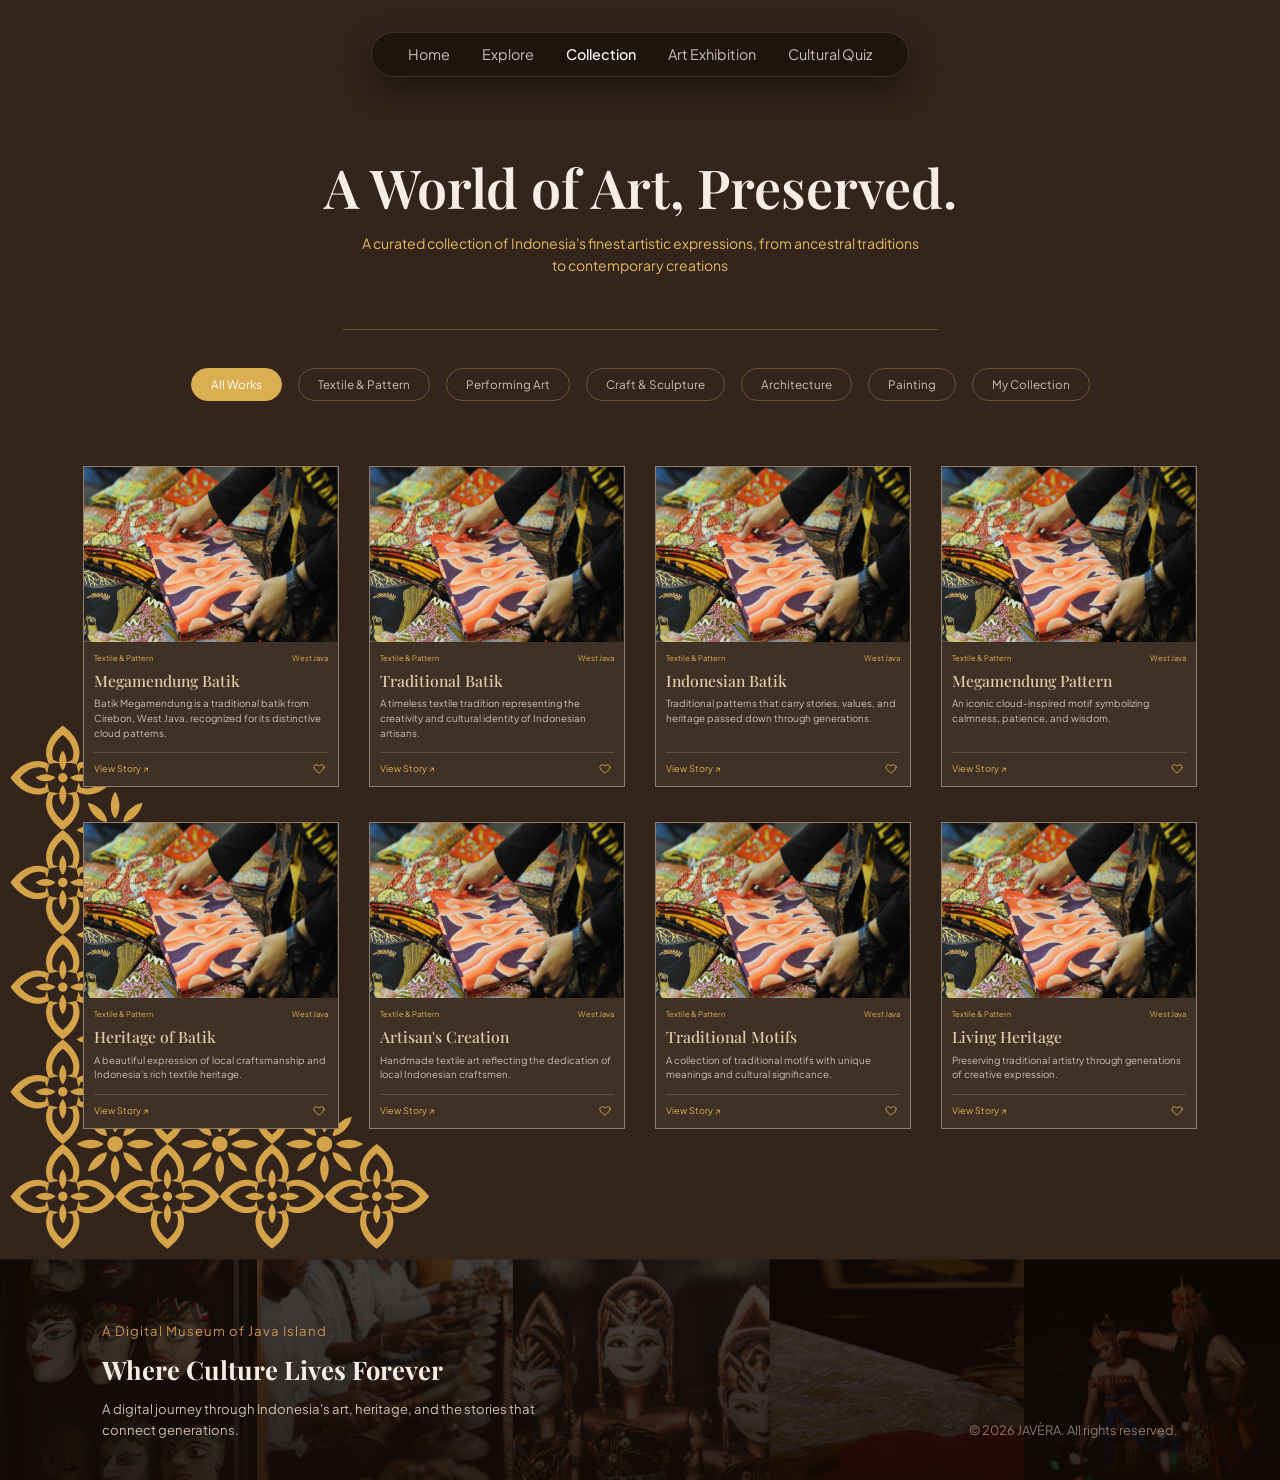
==== collection.html @ cff3ab13 "add: collection & exhibition pages" ====
<!DOCTYPE html>
<html lang="en">

<head>
    <meta charset="UTF-8" />
    <meta name="viewport" content="width=device-width, initial-scale=1.0" />
    <title>JAVÈRA - Collection</title>

    <!-- Google Fonts -->
    <link rel="preconnect" href="https://fonts.googleapis.com">
    <link rel="preconnect" href="https://fonts.gstatic.com" crossorigin>
    <link
        href="https://fonts.googleapis.com/css2?family=Playfair+Display:wght@400;500;600;700&family=Plus+Jakarta+Sans:wght@300;400;500;600&display=swap"
        rel="stylesheet">

    <link rel="stylesheet" href="css/style.css" />

    <!-- CSS KHUSUS MODAL POP-UP -->
    <style>
        .story-modal-overlay {
            position: fixed;
            inset: 0;
            background: rgba(18, 11, 7, 0.78);
            backdrop-filter: blur(4px);
            -webkit-backdrop-filter: blur(4px);
            display: flex;
            align-items: center;
            justify-content: center;
            padding: 24px;
            z-index: 9999;
            opacity: 0;
            visibility: hidden;
            pointer-events: none;
            transition: opacity 0.28s ease, visibility 0.28s ease;
        }

        .story-modal-overlay.active {
            opacity: 1;
            visibility: visible;
            pointer-events: auto;
        }

        .story-modal-card {
            width: 100%;
            max-width: 790px;
            min-height: 460px;
            max-height: 90vh;
            background: #403126;
            border: 1px solid rgba(220, 174, 82, 0.55);
            display: grid;
            grid-template-columns: 1.02fr 1fr;
            box-shadow: 0 24px 64px rgba(0, 0, 0, 0.75);
            overflow: hidden;
            transform: translateY(14px) scale(0.98);
            transition: transform 0.28s ease;
        }

        .story-modal-overlay.active .story-modal-card {
            transform: translateY(0) scale(1);
        }

        .story-modal-image {
            width: 100%;
            height: 100%;
            background: #2a1c14;
            overflow: hidden;
        }

        .story-modal-image img {
            width: 100%;
            height: 100%;
            object-fit: cover;
        }

        .story-modal-body {
            padding: 28px 26px 24px;
            display: flex;
            flex-direction: column;
            justify-content: space-between;
            overflow-y: auto;
            text-align: left;
        }

        .story-modal-meta {
            display: flex;
            align-items: center;
            gap: 8px;
            font-size: 0.68rem;
            color: #dcae52;
            margin-bottom: 6px;
        }

        .story-modal-title {
            font-family: var(--font-serif, 'Playfair Display', serif);
            font-size: 1.72rem;
            font-weight: 500;
            color: #dfcaa7;
            line-height: 1.2;
            margin-bottom: 8px;
        }

        .story-modal-subtitle {
            font-size: 0.68rem;
            line-height: 1.45;
            color: #f5ede6;
            margin-bottom: 14px;
        }

        .story-modal-divider {
            width: 100%;
            height: 1px;
            background: rgba(220, 174, 82, 0.45);
            margin-bottom: 14px;
        }

        .story-modal-section {
            margin-bottom: 16px;
        }

        .story-modal-section h4 {
            font-family: var(--font-sans, 'Plus Jakarta Sans', sans-serif);
            font-size: 0.72rem;
            font-weight: 600;
            color: #ffffff;
            margin-bottom: 6px;
        }

        .story-modal-section p {
            font-size: 0.65rem;
            line-height: 1.55;
            color: #cfbeaf;
        }

        .artwork-info-list {
            list-style: none;
            padding: 0;
            margin: 0;
        }

        .artwork-info-list li {
            font-size: 0.65rem;
            line-height: 1.55;
            color: #cfbeaf;
        }

        .artwork-info-list li strong {
            color: #ffffff;
            font-weight: 600;
        }

        .story-modal-actions {
            margin-top: 12px;
        }

        .modal-save-btn {
            display: inline-flex;
            align-items: center;
            gap: 8px;
            padding: 8px 14px;
            background: transparent;
            border: 1px solid #dcae52;
            color: #dcae52;
            font-family: var(--font-sans, 'Plus Jakarta Sans', sans-serif);
            font-size: 0.62rem;
            font-weight: 500;
            letter-spacing: 0.4px;
            text-transform: uppercase;
            cursor: pointer;
            transition: all 0.28s ease-in-out;
        }

        .modal-save-btn svg {
            width: 15px;
            height: 15px;
            flex-shrink: 0;
        }

        .modal-save-btn:hover,
        .modal-save-btn.liked {
            background: rgba(220, 174, 82, 0.15);
            color: #e6a64e;
        }

        .modal-save-btn.liked svg {
            fill: #e6a64e;
        }

        @media (max-width: 768px) {
            .story-modal-card {
                grid-template-columns: 1fr;
                max-height: 88vh;
                overflow-y: auto;
            }

            .story-modal-image {
                height: 230px;
            }

            .story-modal-body {
                padding: 20px 18px;
            }

            .story-modal-title {
                font-size: 1.4rem;
            }
        }
    </style>
</head>

<body>

    <!-- NAVBAR -->
    <nav class="navbar-wrapper">
        <div class="navbar-capsule">
            <a href="index.html" class="nav-item">Home</a>
            <a href="explore.html" class="nav-item">Explore</a>
            <a href="collection.html" class="nav-item active">Collection</a>
            <a href="exhibition.html" class="nav-item">Art Exhibition</a>
            <a href="quiz.html" class="nav-item">Cultural Quiz</a>
        </div>
    </nav>

    <main class="collection-section">

        <!-- HERO SECTION -->
        <section class="collection-hero">
            <h1 class="collection-title">A World of Art, Preserved.</h1>

            <p class="collection-description">
                A curated collection of Indonesia's finest artistic expressions,
                from ancestral traditions to contemporary creations
            </p>

            <div class="collection-divider"></div>
        </section>

        <!-- FILTER CATEGORY -->
        <section class="collection-filter">
            <button class="filter-btn active" data-filter="all">All Works</button>
            <button class="filter-btn" data-filter="textile">Textile & Pattern</button>
            <button class="filter-btn" data-filter="performing">Performing Art</button>
            <button class="filter-btn" data-filter="craft">Craft & Sculpture</button>
            <button class="filter-btn" data-filter="architecture">Architecture</button>
            <button class="filter-btn" data-filter="painting">Painting</button>
            <button class="filter-btn" data-filter="favorite">My Collection</button>
        </section>

        <!-- ARTWORK GRID -->
        <section class="artwork-grid" id="artworkGrid">

            <!-- ARTWORK 1 -->
            <article class="artwork-card" data-category="textile"
                data-subtitle="Traditional batik from Cirebon, West Java"
                data-about="Batik Megamendung is known for its flowing, cloud-shaped motifs rooted in Cirebon's artistic heritage and cultural exchange. Its blue tones symbolize calmness, patience, and serenity, while layered patterns reflect wisdom. Passed down through generations, it preserves Cirebon's identity and inspires contemporary design."
                data-region-detail="Cirebon, West Java" data-artform="Traditional Textile"
                data-technique="Wax-resist dyeing" data-material="Fabric and batik wax">
                <div class="artwork-image">
                    <img src="assets/images/collection-img.svg" alt="Batik Megamendung">
                </div>
                <div class="artwork-info">
                    <div class="artwork-meta">
                        <span class="meta-category">Textile & Pattern</span>
                        <span class="meta-region">West Java</span>
                    </div>
                    <h3>Megamendung Batik</h3>
                    <p>
                        Batik Megamendung is a traditional batik from
                        Cirebon, West Java, recognized for its distinctive
                        cloud patterns.
                    </p>
                    <div class="artwork-footer">
                        <a href="#" class="story-link">View Story ↗</a>
                        <button class="favorite-btn" aria-label="Add to favorites">
                            <svg viewBox="0 0 24 24" fill="none">
                                <path
                                    d="M20.8 8.8C20.8 13.2 12 19 12 19S3.2 13.2 3.2 8.8C3.2 4.5 8.5 3.2 12 7C15.5 3.2 20.8 4.5 20.8 8.8Z"
                                    stroke="currentColor" stroke-width="1.5" stroke-linecap="round"
                                    stroke-linejoin="round" />
                            </svg>
                        </button>
                    </div>
                </div>
            </article>

            <!-- ARTWORK 2 -->
            <article class="artwork-card" data-category="textile"
                data-subtitle="Traditional batik from Cirebon, West Java"
                data-about="Batik Megamendung is known for its flowing, cloud-shaped motifs rooted in Cirebon's artistic heritage and cultural exchange. Its blue tones symbolize calmness, patience, and serenity, while layered patterns reflect wisdom. Passed down through generations, it preserves Cirebon's identity and inspires contemporary design."
                data-region-detail="Cirebon, West Java" data-artform="Traditional Textile"
                data-technique="Wax-resist dyeing" data-material="Fabric and batik wax">
                <div class="artwork-image">
                    <img src="assets/images/collection-img.svg" alt="Traditional Batik">
                </div>
                <div class="artwork-info">
                    <div class="artwork-meta">
                        <span class="meta-category">Textile & Pattern</span>
                        <span class="meta-region">West Java</span>
                    </div>
                    <h3>Traditional Batik</h3>
                    <p>
                        A timeless textile tradition representing the
                        creativity and cultural identity of Indonesian artisans.
                    </p>
                    <div class="artwork-footer">
                        <a href="#" class="story-link">View Story ↗</a>
                        <button class="favorite-btn" aria-label="Add to favorites">
                            <svg viewBox="0 0 24 24" fill="none">
                                <path
                                    d="M20.8 8.8C20.8 13.2 12 19 12 19S3.2 13.2 3.2 8.8C3.2 4.5 8.5 3.2 12 7C15.5 3.2 20.8 4.5 20.8 8.8Z"
                                    stroke="currentColor" stroke-width="1.5" stroke-linecap="round"
                                    stroke-linejoin="round" />
                            </svg>
                        </button>
                    </div>
                </div>
            </article>

            <!-- ARTWORK 3 -->
            <article class="artwork-card" data-category="textile"
                data-subtitle="Traditional batik from Cirebon, West Java"
                data-about="Batik Megamendung is known for its flowing, cloud-shaped motifs rooted in Cirebon's artistic heritage and cultural exchange. Its blue tones symbolize calmness, patience, and serenity, while layered patterns reflect wisdom. Passed down through generations, it preserves Cirebon's identity and inspires contemporary design."
                data-region-detail="Cirebon, West Java" data-artform="Traditional Textile"
                data-technique="Wax-resist dyeing" data-material="Fabric and batik wax">
                <div class="artwork-image">
                    <img src="assets/images/collection-img.svg" alt="Batik Art">
                </div>
                <div class="artwork-info">
                    <div class="artwork-meta">
                        <span class="meta-category">Textile & Pattern</span>
                        <span class="meta-region">West Java</span>
                    </div>
                    <h3>Indonesian Batik</h3>
                    <p>
                        Traditional patterns that carry stories, values,
                        and heritage passed down through generations.
                    </p>
                    <div class="artwork-footer">
                        <a href="#" class="story-link">View Story ↗</a>
                        <button class="favorite-btn" aria-label="Add to favorites">
                            <svg viewBox="0 0 24 24" fill="none">
                                <path
                                    d="M20.8 8.8C20.8 13.2 12 19 12 19S3.2 13.2 3.2 8.8C3.2 4.5 8.5 3.2 12 7C15.5 3.2 20.8 4.5 20.8 8.8Z"
                                    stroke="currentColor" stroke-width="1.5" stroke-linecap="round"
                                    stroke-linejoin="round" />
                            </svg>
                        </button>
                    </div>
                </div>
            </article>

            <!-- ARTWORK 4 -->
            <article class="artwork-card" data-category="textile"
                data-subtitle="Traditional batik from Cirebon, West Java"
                data-about="Batik Megamendung is known for its flowing, cloud-shaped motifs rooted in Cirebon's artistic heritage and cultural exchange. Its blue tones symbolize calmness, patience, and serenity, while layered patterns reflect wisdom. Passed down through generations, it preserves Cirebon's identity and inspires contemporary design."
                data-region-detail="Cirebon, West Java" data-artform="Traditional Textile"
                data-technique="Wax-resist dyeing" data-material="Fabric and batik wax">
                <div class="artwork-image">
                    <img src="assets/images/collection-img.svg" alt="Batik Pattern">
                </div>
                <div class="artwork-info">
                    <div class="artwork-meta">
                        <span class="meta-category">Textile & Pattern</span>
                        <span class="meta-region">West Java</span>
                    </div>
                    <h3>Megamendung Pattern</h3>
                    <p>
                        An iconic cloud-inspired motif symbolizing calmness,
                        patience, and wisdom.
                    </p>
                    <div class="artwork-footer">
                        <a href="#" class="story-link">View Story ↗</a>
                        <button class="favorite-btn" aria-label="Add to favorites">
                            <svg viewBox="0 0 24 24" fill="none">
                                <path
                                    d="M20.8 8.8C20.8 13.2 12 19 12 19S3.2 13.2 3.2 8.8C3.2 4.5 8.5 3.2 12 7C15.5 3.2 20.8 4.5 20.8 8.8Z"
                                    stroke="currentColor" stroke-width="1.5" stroke-linecap="round"
                                    stroke-linejoin="round" />
                            </svg>
                        </button>
                    </div>
                </div>
            </article>

            <!-- ARTWORK 5 -->
            <article class="artwork-card" data-category="textile"
                data-subtitle="Traditional batik from Cirebon, West Java"
                data-about="Batik Megamendung is known for its flowing, cloud-shaped motifs rooted in Cirebon's artistic heritage and cultural exchange. Its blue tones symbolize calmness, patience, and serenity, while layered patterns reflect wisdom. Passed down through generations, it preserves Cirebon's identity and inspires contemporary design."
                data-region-detail="Cirebon, West Java" data-artform="Traditional Textile"
                data-technique="Wax-resist dyeing" data-material="Fabric and batik wax">
                <div class="artwork-image">
                    <img src="assets/images/collection-img.svg" alt="Batik Collection">
                </div>
                <div class="artwork-info">
                    <div class="artwork-meta">
                        <span class="meta-category">Textile & Pattern</span>
                        <span class="meta-region">West Java</span>
                    </div>
                    <h3>Heritage of Batik</h3>
                    <p>
                        A beautiful expression of local craftsmanship
                        and Indonesia's rich textile heritage.
                    </p>
                    <div class="artwork-footer">
                        <a href="#" class="story-link">View Story ↗</a>
                        <button class="favorite-btn" aria-label="Add to favorites">
                            <svg viewBox="0 0 24 24" fill="none">
                                <path
                                    d="M20.8 8.8C20.8 13.2 12 19 12 19S3.2 13.2 3.2 8.8C3.2 4.5 8.5 3.2 12 7C15.5 3.2 20.8 4.5 20.8 8.8Z"
                                    stroke="currentColor" stroke-width="1.5" stroke-linecap="round"
                                    stroke-linejoin="round" />
                            </svg>
                        </button>
                    </div>
                </div>
            </article>

            <!-- ARTWORK 6 -->
            <article class="artwork-card" data-category="textile"
                data-subtitle="Traditional batik from Cirebon, West Java"
                data-about="Batik Megamendung is known for its flowing, cloud-shaped motifs rooted in Cirebon's artistic heritage and cultural exchange. Its blue tones symbolize calmness, patience, and serenity, while layered patterns reflect wisdom. Passed down through generations, it preserves Cirebon's identity and inspires contemporary design."
                data-region-detail="Cirebon, West Java" data-artform="Traditional Textile"
                data-technique="Wax-resist dyeing" data-material="Fabric and batik wax">
                <div class="artwork-image">
                    <img src="assets/images/collection-img.svg" alt="Batik Textile">
                </div>
                <div class="artwork-info">
                    <div class="artwork-meta">
                        <span class="meta-category">Textile & Pattern</span>
                        <span class="meta-region">West Java</span>
                    </div>
                    <h3>Artisan's Creation</h3>
                    <p>
                        Handmade textile art reflecting the dedication
                        of local Indonesian craftsmen.
                    </p>
                    <div class="artwork-footer">
                        <a href="#" class="story-link">View Story ↗</a>
                        <button class="favorite-btn" aria-label="Add to favorites">
                            <svg viewBox="0 0 24 24" fill="none">
                                <path
                                    d="M20.8 8.8C20.8 13.2 12 19 12 19S3.2 13.2 3.2 8.8C3.2 4.5 8.5 3.2 12 7C15.5 3.2 20.8 4.5 20.8 8.8Z"
                                    stroke="currentColor" stroke-width="1.5" stroke-linecap="round"
                                    stroke-linejoin="round" />
                            </svg>
                        </button>
                    </div>
                </div>
            </article>

            <!-- ARTWORK 7 -->
            <article class="artwork-card" data-category="textile"
                data-subtitle="Traditional batik from Cirebon, West Java"
                data-about="Batik Megamendung is known for its flowing, cloud-shaped motifs rooted in Cirebon's artistic heritage and cultural exchange. Its blue tones symbolize calmness, patience, and serenity, while layered patterns reflect wisdom. Passed down through generations, it preserves Cirebon's identity and inspires contemporary design."
                data-region-detail="Cirebon, West Java" data-artform="Traditional Textile"
                data-technique="Wax-resist dyeing" data-material="Fabric and batik wax">
                <div class="artwork-image">
                    <img src="assets/images/collection-img.svg" alt="Batik Artwork">
                </div>
                <div class="artwork-info">
                    <div class="artwork-meta">
                        <span class="meta-category">Textile & Pattern</span>
                        <span class="meta-region">West Java</span>
                    </div>
                    <h3>Traditional Motifs</h3>
                    <p>
                        A collection of traditional motifs with unique
                        meanings and cultural significance.
                    </p>
                    <div class="artwork-footer">
                        <a href="#" class="story-link">View Story ↗</a>
                        <button class="favorite-btn" aria-label="Add to favorites">
                            <svg viewBox="0 0 24 24" fill="none">
                                <path
                                    d="M20.8 8.8C20.8 13.2 12 19 12 19S3.2 13.2 3.2 8.8C3.2 4.5 8.5 3.2 12 7C15.5 3.2 20.8 4.5 20.8 8.8Z"
                                    stroke="currentColor" stroke-width="1.5" stroke-linecap="round"
                                    stroke-linejoin="round" />
                            </svg>
                        </button>
                    </div>
                </div>
            </article>

            <!-- ARTWORK 8 -->
            <article class="artwork-card" data-category="textile"
                data-subtitle="Traditional batik from Cirebon, West Java"
                data-about="Batik Megamendung is known for its flowing, cloud-shaped motifs rooted in Cirebon's artistic heritage and cultural exchange. Its blue tones symbolize calmness, patience, and serenity, while layered patterns reflect wisdom. Passed down through generations, it preserves Cirebon's identity and inspires contemporary design."
                data-region-detail="Cirebon, West Java" data-artform="Traditional Textile"
                data-technique="Wax-resist dyeing" data-material="Fabric and batik wax">
                <div class="artwork-image">
                    <img src="assets/images/collection-img.svg" alt="Indonesian Textile">
                </div>
                <div class="artwork-info">
                    <div class="artwork-meta">
                        <span class="meta-category">Textile & Pattern</span>
                        <span class="meta-region">West Java</span>
                    </div>
                    <h3>Living Heritage</h3>
                    <p>
                        Preserving traditional artistry through generations
                        of creative expression.
                    </p>
                    <div class="artwork-footer">
                        <a href="#" class="story-link">View Story ↗</a>
                        <button class="favorite-btn" aria-label="Add to favorites">
                            <svg viewBox="0 0 24 24" fill="none">
                                <path
                                    d="M20.8 8.8C20.8 13.2 12 19 12 19S3.2 13.2 3.2 8.8C3.2 4.5 8.5 3.2 12 7C15.5 3.2 20.8 4.5 20.8 8.8Z"
                                    stroke="currentColor" stroke-width="1.5" stroke-linecap="round"
                                    stroke-linejoin="round" />
                            </svg>
                        </button>
                    </div>
                </div>
            </article>

        </section>

        <!-- BATIK ORNAMENT -->
        <div class="collection-ornament">
            <svg viewBox="0 0 430 520" fill="none" xmlns="http://www.w3.org/2000/svg">
                <defs>
                    <path id="outer-lobe" fill="#D4A349" d="
        M -13,-13
        C -20,-26 -14,-40 0,-50
        C 14,-40 20,-26 13,-13
        L 9,-17
        C 12,-25 9,-34 0,-41
        C -9,-34 -12,-25 -9,-17
        Z
      " />

                    <path id="inner-seed" fill="#D4A349" d="
        M 0,-7
        C 4.5,-12 4.5,-21 0,-26
        C -4.5,-21 -4.5,-12 0,-7
        Z
      " />

                    <path id="star-petal" fill="#D4A349" d="
        M 0,-11
        C 5.5,-17 5.5,-29 0,-37
        C -5.5,-29 -5.5,-17 0,-11
        Z
      " />

                    <g id="batik-flower">

                        <use href="#outer-lobe" />
                        <use href="#outer-lobe" transform="rotate(90)" />
                        <use href="#outer-lobe" transform="rotate(180)" />
                        <use href="#outer-lobe" transform="rotate(270)" />
                        <path fill="#D4A349" d="
          M -13,-13 L 0,-16 L 13,-13 L 9,-17 L 0,-13.5 L -9,-17 Z
          M 13,-13 L 16,0 L 13,13 L 17,9 L 13.5,0 L 17,-9 Z
          M 13,13 L 0,16 L -13,13 L -9,17 L 0,13.5 L 9,17 Z
          M -13,13 L -16,0 L -13,-13 L -17,-9 L -13.5,0 L -17,9 Z
        " />

                        <use href="#inner-seed" />
                        <use href="#inner-seed" transform="rotate(90)" />
                        <use href="#inner-seed" transform="rotate(180)" />
                        <use href="#inner-seed" transform="rotate(270)" />
                        <circle cx="0" cy="0" r="4.5" fill="#D4A349" />
                    </g>


                    <g id="batik-star">
                        <use href="#star-petal" />
                        <use href="#star-petal" transform="rotate(45)" />
                        <use href="#star-petal" transform="rotate(90)" />
                        <use href="#star-petal" transform="rotate(135)" />
                        <use href="#star-petal" transform="rotate(180)" />
                        <use href="#star-petal" transform="rotate(225)" />
                        <use href="#star-petal" transform="rotate(270)" />
                        <use href="#star-petal" transform="rotate(315)" />
                        <circle cx="0" cy="0" r="7.5" fill="#D4A349" />
                    </g>
                </defs>

                <!-- GRID -->
                <use href="#batik-flower" x="60" y="60" />

                <use href="#batik-star" x="110" y="110" />

                <use href="#batik-flower" x="60" y="160" />
                <use href="#batik-flower" x="160" y="160" />

                <use href="#batik-star" x="110" y="210" />

                <use href="#batik-flower" x="60" y="260" />
                <use href="#batik-flower" x="160" y="260" />

                <use href="#batik-star" x="110" y="310" />
                <use href="#batik-star" x="210" y="310" />

                <use href="#batik-flower" x="60" y="360" />
                <use href="#batik-flower" x="160" y="360" />
                <use href="#batik-flower" x="260" y="360" />

                <use href="#batik-star" x="110" y="410" />
                <use href="#batik-star" x="210" y="410" />
                <use href="#batik-star" x="310" y="410" />

                <use href="#batik-flower" x="60" y="460" />
                <use href="#batik-flower" x="160" y="460" />
                <use href="#batik-flower" x="260" y="460" />
                <use href="#batik-flower" x="360" y="460" />
            </svg>
        </div>

    </main>

    <!-- STORY DETAIL MODAL (POP-UP) -->
    <div class="story-modal-overlay" id="storyModal" aria-hidden="true">
        <div class="story-modal-card" role="dialog" aria-modal="true" aria-labelledby="modalTitle">

            <!-- Left: Artwork Image -->
            <div class="story-modal-image">
                <img src="assets/images/collection-img.svg" alt="Megamendung Batik" id="modalImg">
            </div>

            <!-- Right: Artwork Details -->
            <div class="story-modal-body">
                <div class="story-modal-top">
                    <div class="story-modal-meta">
                        <span id="modalCategory">Textile & Pattern</span>
                        <span class="meta-dot">•</span>
                        <span id="modalRegion">West Java</span>
                    </div>

                    <h2 class="story-modal-title" id="modalTitle">Megamendung Batik</h2>

                    <p class="story-modal-subtitle" id="modalSubtitle">
                        Traditional batik from Cirebon, West Java
                    </p>

                    <div class="story-modal-divider"></div>

                    <div class="story-modal-section">
                        <h4>About this art</h4>
                        <p id="modalAbout">
                            Batik Megamendung is known for its flowing, cloud-shaped motifs rooted in Cirebon's artistic
                            heritage and cultural exchange. Its blue tones symbolize calmness, patience, and serenity,
                            while layered patterns reflect wisdom. Passed down through generations, it preserves
                            Cirebon's identity and inspires contemporary design.
                        </p>
                    </div>

                    <div class="story-modal-section">
                        <h4>Artwork Information</h4>
                        <ul class="artwork-info-list">
                            <li><strong>Region —</strong> <span id="modalInfoRegion">Cirebon, West Java</span></li>
                            <li><strong>Art Form —</strong> <span id="modalInfoArtForm">Traditional Textile</span></li>
                            <li><strong>Technique —</strong> <span id="modalInfoTechnique">Wax-resist dyeing</span></li>
                            <li><strong>Material —</strong> <span id="modalInfoMaterial">Fabric and batik wax</span>
                            </li>
                        </ul>
                    </div>
                </div>

                <div class="story-modal-actions">
                    <button class="modal-save-btn" id="modalSaveBtn" type="button">
                        <svg viewBox="0 0 24 24" fill="none">
                            <path
                                d="M20.8 8.8C20.8 13.2 12 19 12 19S3.2 13.2 3.2 8.8C3.2 4.5 8.5 3.2 12 7C15.5 3.2 20.8 4.5 20.8 8.8Z"
                                stroke="currentColor" stroke-width="1.5" stroke-linecap="round"
                                stroke-linejoin="round" />
                        </svg>
                        <span id="modalSaveText">SAVE TO MY COLLECTION</span>
                    </button>
                </div>
            </div>

        </div>
    </div>

    <!-- FOOTER -->
    <footer class="main-footer collection-footer">
        <div class="footer-overlay"></div>

        <div class="footer-content">
            <div class="footer-brand">
                <span class="footer-tag">A Digital Museum of Java Island</span>
                <h3 class="footer-title">Where Culture Lives Forever</h3>
                <p class="footer-desc">
                    A digital journey through Indonesia's art, heritage,
                    and the stories that connect generations.
                </p>
            </div>

            <div class="footer-copyright">
                <p>&copy; 2026 JAVÈRA. All rights reserved.</p>
            </div>
        </div>
    </footer>

    <!-- JAVASCRIPT LANGSUNG AGAR AMAN DI FILE:/// -->
    <script>
        document.addEventListener("DOMContentLoaded", function () {
            const filterButtons = document.querySelectorAll(".filter-btn");
            const artworkCards = document.querySelectorAll(".artwork-card");
            const storyModal = document.getElementById("storyModal");

            const modalImg = document.getElementById("modalImg");
            const modalCategory = document.getElementById("modalCategory");
            const modalRegion = document.getElementById("modalRegion");
            const modalTitle = document.getElementById("modalTitle");
            const modalSubtitle = document.getElementById("modalSubtitle");
            const modalAbout = document.getElementById("modalAbout");
            const modalInfoRegion = document.getElementById("modalInfoRegion");
            const modalInfoArtForm = document.getElementById("modalInfoArtForm");
            const modalInfoTechnique = document.getElementById("modalInfoTechnique");
            const modalInfoMaterial = document.getElementById("modalInfoMaterial");
            const modalSaveBtn = document.getElementById("modalSaveBtn");
            const modalSaveText = document.getElementById("modalSaveText");

            let activeCard = null;
            let currentFilter = "all";

            // 1. FILTER KATEGORI
            function applyFilter(filterValue) {
                currentFilter = filterValue;
                artworkCards.forEach((card) => {
                    const category = card.getAttribute("data-category");
                    const favBtn = card.querySelector(".favorite-btn");
                    const isLiked = favBtn ? favBtn.classList.contains("liked") : false;

                    if (filterValue === "all") {
                        card.classList.remove("hidden");
                    } else if (filterValue === "favorite") {
                        card.classList.toggle("hidden", !isLiked);
                    } else {
                        card.classList.toggle("hidden", category !== filterValue);
                    }
                });
            }

            filterButtons.forEach((btn) => {
                btn.addEventListener("click", () => {
                    filterButtons.forEach((b) => b.classList.remove("active"));
                    btn.classList.add("active");
                    applyFilter(btn.getAttribute("data-filter"));
                });
            });

            // 2. TOMBOL FAVORITE DI CARD
            artworkCards.forEach((card) => {
                const favBtn = card.querySelector(".favorite-btn");
                if (!favBtn) return;

                favBtn.addEventListener("click", (e) => {
                    e.preventDefault();
                    e.stopPropagation();
                    favBtn.classList.toggle("liked");

                    if (currentFilter === "favorite") {
                        applyFilter("favorite");
                    }
                });
            });

            // 3. BUKA MODAL SAAT KLIK "VIEW STORY ↗"
            artworkCards.forEach((card) => {
                const storyLink = card.querySelector(".story-link");
                if (!storyLink) return;

                storyLink.addEventListener("click", (e) => {
                    e.preventDefault();
                    activeCard = card;

                    const imgEl = card.querySelector(".artwork-image img");
                    const metaSpans = card.querySelectorAll(".artwork-meta span");
                    const titleEl = card.querySelector("h3");
                    const descEl = card.querySelector("p");
                    const favBtn = card.querySelector(".favorite-btn");

                    const imgSrc = imgEl ? imgEl.getAttribute("src") : "";
                    const imgAlt = imgEl ? imgEl.getAttribute("alt") : "";
                    const category = metaSpans[0] ? metaSpans[0].textContent : "Textile & Pattern";
                    const region = metaSpans[1] ? metaSpans[1].textContent : "West Java";
                    const title = titleEl ? titleEl.textContent : "";
                    const defaultDesc = descEl ? descEl.textContent.trim() : "";

                    modalImg.src = imgSrc;
                    modalImg.alt = imgAlt;
                    modalCategory.textContent = category;
                    modalRegion.textContent = region;
                    modalTitle.textContent = title;
                    modalSubtitle.textContent = card.getAttribute("data-subtitle") || defaultDesc;
                    modalAbout.textContent = card.getAttribute("data-about") || defaultDesc;
                    modalInfoRegion.textContent = card.getAttribute("data-region-detail") || region;
                    modalInfoArtForm.textContent = card.getAttribute("data-artform") || "Traditional Textile";
                    modalInfoTechnique.textContent = card.getAttribute("data-technique") || "Wax-resist dyeing";
                    modalInfoMaterial.textContent = card.getAttribute("data-material") || "Fabric and batik wax";

                    const isLiked = favBtn ? favBtn.classList.contains("liked") : false;
                    updateModalSaveButton(isLiked);

                    storyModal.classList.add("active");
                    storyModal.setAttribute("aria-hidden", "false");
                    document.body.style.overflow = "hidden";
                });
            });

            // 4. SINKRONISASI TOMBOL SAVE DI MODAL
            function updateModalSaveButton(isLiked) {
                modalSaveBtn.classList.toggle("liked", isLiked);
                modalSaveText.textContent = isLiked
                    ? "SAVED TO MY COLLECTION"
                    : "SAVE TO MY COLLECTION";
            }

            modalSaveBtn.addEventListener("click", () => {
                if (!activeCard) return;
                const cardFavBtn = activeCard.querySelector(".favorite-btn");
                if (!cardFavBtn) return;

                cardFavBtn.classList.toggle("liked");
                const isLiked = cardFavBtn.classList.contains("liked");
                updateModalSaveButton(isLiked);

                if (currentFilter === "favorite") {
                    applyFilter("favorite");
                }
            });

            // 5. TUTUP MODAL (KLIK AREA GELAP / TEKAN ESC)
            function closeModal() {
                storyModal.classList.remove("active");
                storyModal.setAttribute("aria-hidden", "true");
                document.body.style.overflow = "";
                activeCard = null;
            }

            storyModal.addEventListener("click", (e) => {
                if (e.target === storyModal) {
                    closeModal();
                }
            });

            document.addEventListener("keydown", (e) => {
                if (e.key === "Escape" && storyModal.classList.contains("active")) {
                    closeModal();
                }
            });
        });
    </script>

</body>

</html>
---- css/style.css ----
:root {
  --bg-primary: #1e1510;         /* Latar cokelat tua utama */
  --bg-secondary: #2a1c14;       /* Latar kartu / container */
  --bg-footer: #120a06;          /* Footer gelap pekat */
  --accent-red: #7c2d23;         /* Aksen merah bata */
  --accent-gold: #c99355;        /* Aksen emas ornamen / active */
  --accent-cream: #dfcaa7;       /* Aksen krem terang */
  
  /* Text Colors */
  --text-main: #f5ede6;          /* Teks putih gading / header */
  --text-body: #cfbeaf;          /* Teks deskripsi / paragraf */
  --text-muted: #8d7869;         /* Teks redup / copyright */

  /* Borders & Overlays */
  --border-light: rgba(223, 202, 167, 0.15);
  --border-gold: rgba(201, 147, 85, 0.4);
  --nav-backdrop: rgba(24, 15, 10, 0.75);

  /* Typography */
  --font-serif: 'Playfair Display', Georgia, serif;
  --font-sans: 'Plus Jakarta Sans', -apple-system, sans-serif;

  /* Transitions & Radii */
  --radius-sm: 4px;
  --radius-pill: 9999px;
  --transition-smooth: all 0.28s ease-in-out;
}

*,
*::before,
*::after {
  margin: 0;
  padding: 0;
  box-sizing: border-box;
}

html {
  scroll-behavior: smooth;
  font-size: 16px;
}

body {
  background-color: var(--bg-primary);
  color: var(--text-main);
  font-family: var(--font-sans);
  line-height: 1.6;
  overflow-x: hidden;
  -webkit-font-smoothing: antialiased;
}

img, video {
  max-width: 100%;
  display: block;
}

a {
  color: inherit;
  text-decoration: none;
}

/* Navbar */
.navbar-wrapper {
  position: fixed;
  top: 32px;
  left: 0;
  width: 100%;
  display: flex;
  justify-content: center;
  z-index: 1000;
  pointer-events: none;
}

.navbar-capsule {
  pointer-events: auto;
  display: flex;
  align-items: center;
  gap: 32px;
  background: var(--nav-backdrop);
  backdrop-filter: blur(16px);
  -webkit-backdrop-filter: blur(16px);
  border: 1px solid var(--border-light);
  padding: 10px 36px;
  border-radius: var(--radius-pill);
  box-shadow: 0 12px 32px rgba(0, 0, 0, 0.45);
}

.nav-item {
  font-size: 0.9rem;
  font-weight: 400;
  color: var(--text-body);
  transition: var(--transition-smooth);
}

.nav-item:hover,
.nav-item.active {
  color: #ffffff;
  font-weight: 500;
}

/* Hero */
.hero-section {
  position: relative;
  width: 100vw;
  height: 100vh;
  display: flex;
  align-items: center;
  justify-content: center;
  overflow: hidden;
}

.video-grid {
  position: absolute;
  inset: 0;
  display: grid;
  grid-template-columns: repeat(4, 1fr);
  width: 100%;
  height: 100%;
  z-index: 1;
}

.video-item {
  position: relative;
  width: 100%;
  height: 100%;
  overflow: hidden;
  border-right: 1px solid rgba(255, 255, 255, 0.12);
}

.video-item:last-child {
  border-right: none;
}

.video-item img,
.video-item video {
  width: 100%;
  height: 100%;
  object-fit: cover;
}

.hero-overlay {
  position: absolute;
  inset: 0;
  background: 
    radial-gradient(ellipse at center, transparent 30%, rgba(18, 10, 6, 0.6) 100%),
    linear-gradient(to bottom, rgba(18, 10, 6, 0.4) 0%, rgba(18, 10, 6, 0.7) 100%);
  z-index: 2;
  pointer-events: none;
}

.hero-content {
  position: relative;
  z-index: 3;
  text-align: center;
  max-width: 900px;
  padding: 0 24px;
}

.sub-tagline {
  display: block;
  font-size: 0.95rem;
  font-weight: 500;
  color: var(--accent-gold);
  letter-spacing: 2px;
  text-transform: capitalize;
  margin-bottom: 14px;
}

.main-title {
  font-family: var(--font-serif);
  font-size: clamp(2.4rem, 4.8vw, 4.2rem);
  font-weight: 600;
  color: var(--text-main);
  line-height: 1.15;
  margin-bottom: 16px;
  text-shadow: 0 4px 20px rgba(0, 0, 0, 0.8);
}

.tagline {
  font-size: 1.2rem;
  font-style: italic;
  color: var(--text-body);
  text-shadow: 0 2px 10px rgba(0, 0, 0, 0.7);
}

/* Explore */
.explore-section {
  position: relative;
  background-color: var(--bg-primary);
  padding: 120px 8% 100px;
  overflow: hidden;
  min-height: 100vh;
}

/* Ornamen Batik Sudut Kiri Bawah */
.corner-batik-ornament {
  position: absolute;
  bottom: 0;
  left: 0;
  width: 280px;
  opacity: 0.8;
  pointer-events: none;
  z-index: 1;
}

.explore-intro {
  display: grid;
  grid-template-columns: 1.1fr 1fr;
  align-items: center;
  gap: 56px;
  margin-bottom: 80px;
  position: relative;
  z-index: 2;
}

.intro-title {
  font-family: var(--font-serif);
  font-size: clamp(2.2rem, 4vw, 3.6rem);
  font-weight: 500;
  line-height: 1.2;
  color: var(--text-main);
  margin-bottom: 24px;
}

.intro-desc {
  font-size: 0.95rem;
  color: var(--text-body);
  line-height: 1.7;
  max-width: 480px;
  margin-bottom: 32px;
}

.intro-divider {
  width: 100%;
  height: 1px;
  background: var(--border-light);
}

.intro-img-frame {
  width: 100%;
  height: 290px;
  border-radius: var(--radius-sm);
  overflow: hidden;
  box-shadow: 0 16px 36px rgba(0, 0, 0, 0.5);
}

.intro-img-frame img {
  width: 100%;
  height: 100%;
  object-fit: cover;
}

.region-section-header {
  display: flex;
  align-items: center;
  justify-content: center;
  gap: 24px;
  margin-bottom: 48px;
  position: relative;
  z-index: 2;
}

.region-section-header .line {
  flex: 1;
  max-width: 220px;
  height: 1px;
  background: var(--border-light);
}

.region-title {
  font-family: var(--font-serif);
  font-size: clamp(1.6rem, 2.5vw, 2.2rem);
  font-weight: 500;
  color: var(--text-main);
  text-align: center;
}

.provinces-grid {
  display: grid;
  grid-template-columns: repeat(3, 1fr);
  gap: 24px;
  position: relative;
  z-index: 2;
}

.province-card {
  background: var(--bg-secondary);
  border: 1px solid var(--border-light);
  border-radius: var(--radius-sm);
  overflow: hidden;
  display: flex;
  flex-direction: column;
  transition: var(--transition-smooth);
}

.province-card:hover {
  transform: translateY(-5px);
  border-color: var(--accent-gold);
  box-shadow: 0 12px 28px rgba(0, 0, 0, 0.4);
}

.province-img-wrap {
  width: 100%;
  height: 165px;
  overflow: hidden;
}

.province-img-wrap img {
  width: 100%;
  height: 100%;
  object-fit: cover;
  transition: transform 0.4s ease;
}

.province-card:hover .province-img-wrap img {
  transform: scale(1.05);
}

.province-body {
  padding: 18px 20px 20px;
  display: flex;
  flex-direction: column;
  flex-grow: 1;
}

.province-name {
  font-family: var(--font-serif);
  font-size: 1.15rem;
  font-weight: 600;
  color: var(--text-main);
  margin-bottom: 8px;
}

.province-desc {
  font-size: 0.82rem;
  line-height: 1.5;
  color: var(--text-body);
  margin-bottom: 18px;
  flex-grow: 1;
}

.province-link {
  align-self: flex-end;
  font-size: 0.78rem;
  color: var(--accent-gold);
  font-weight: 500;
  transition: var(--transition-smooth);
}

.province-link:hover {
  color: #ffffff;
  text-decoration: underline;
}


/* Collection */

.collection-section {
  position: relative;
  min-height: 100vh;
  padding: 155px 6.5% 130px;
  background: #33251c;
  overflow: hidden;
}

.collection-hero {
  position: relative;
  z-index: 2;
  text-align: center;
  max-width: 850px;
  margin: 0 auto;
}

.collection-title {
  font-family: var(--font-serif);
  font-size: clamp(2.4rem, 4.2vw, 3.6rem);
  font-weight: 600;
  line-height: 1.2;
  color: var(--text-main);
  margin-bottom: 12px;
}

.collection-description {
  max-width: 560px;
  margin: 0 auto;
  font-size: 0.88rem;
  line-height: 1.6;
  color: #e4b85f;
}

.collection-divider {
  width: 70%;
  height: 1px;
  background: var(--border-gold);
  margin: 52px auto 38px;
}

.collection-filter {
  display: flex;
  justify-content: center;
  align-items: center;
  flex-wrap: wrap;
  gap: 16px;
  margin-bottom: 65px;
  position: relative;
  z-index: 2;
}

.filter-btn {
  padding: 8px 19px;
  border: 1px solid var(--border-gold);
  border-radius: var(--radius-pill);
  background: transparent;
  color: var(--text-body);
  font-family: var(--font-sans);
  font-size: 0.73rem;
  cursor: pointer;
  transition: var(--transition-smooth);
}

.filter-btn:hover,
.filter-btn.active {
  background: #dcae52;
  border-color: #dcae52;
  color: #ffffff;
}


.artwork-grid {
  display: grid;
  grid-template-columns: repeat(4, minmax(0, 1fr));
  gap: 35px 30px;
  position: relative;
  z-index: 2;
}

.artwork-card {
  min-width: 0;
  background: #403126;
  border: 1px solid rgba(223, 202, 167, 0.5);
  display: flex;
  flex-direction: column;
  overflow: hidden;
  transition: var(--transition-smooth);
}

.artwork-card:hover {
  transform: translateY(-5px);
  border-color: var(--accent-gold);
  box-shadow: 0 12px 25px rgba(0, 0, 0, 0.3);
}

.artwork-card.hidden {
  display: none;
}

.artwork-image {
  width: 100%;
  height: 175px;
  overflow: hidden;
}

.artwork-image img {
  width: 100%;
  height: 100%;
  object-fit: cover;
  transition: transform 0.4s ease;
}

.artwork-card:hover .artwork-image img {
  transform: scale(1.06);
}

.artwork-info {
  padding: 10px 10px 8px;
  display: flex;
  flex-direction: column;
  flex-grow: 1;
}

.artwork-meta {
  display: flex;
  justify-content: space-between;
  gap: 5px;
  margin-bottom: 7px;
}

.artwork-meta span {
  font-size: 0.48rem;
  color: #dcae52;
  white-space: nowrap;
}

.artwork-info h3 {
  font-family: var(--font-serif);
  font-size: 0.98rem;
  font-weight: 500;
  color: var(--accent-cream);
  line-height: 1.3;
  margin-bottom: 5px;
}

.artwork-info p {
  font-size: 0.61rem;
  line-height: 1.5;
  color: var(--text-body);
  margin-bottom: 12px;
  flex-grow: 1;
}

.artwork-footer {
  display: flex;
  justify-content: space-between;
  align-items: center;
  border-top: 1px solid rgba(223, 202, 167, 0.2);
  padding-top: 7px;
}

.story-link {
  font-size: 0.57rem;
  color: #dcae52;
  transition: var(--transition-smooth);
}

.story-link:hover {
  color: #ffffff;
}

.favorite-btn {
  background: transparent;
  border: none;
  color: #dcae52;
  cursor: pointer;
  width: 18px;
  height: 18px;
  padding: 2px;
  transition: var(--transition-smooth);
}

.favorite-btn svg {
  width: 100%;
  height: 100%;
}

.favorite-btn:hover,
.favorite-btn.liked {
  color: #e6a64e;
}

.favorite-btn.liked svg {
  fill: #e6a64e;
}

/* Modal */
.story-modal-overlay {
  position: fixed;
  inset: 0;
  background: rgba(18, 11, 7, 0.76);
  backdrop-filter: blur(3px);
  -webkit-backdrop-filter: blur(3px);
  display: flex;
  align-items: center;
  justify-content: center;
  padding: 24px;
  z-index: 2000;
  opacity: 0;
  visibility: hidden;
  transition: opacity 0.28s ease, visibility 0.28s ease;
}

.story-modal-overlay.active {
  opacity: 1;
  visibility: visible;
}

.story-modal-card {
  width: 100%;
  max-width: 790px;
  min-height: 460px;
  max-height: 90vh;
  background: #403126;
  border: 1px solid rgba(220, 174, 82, 0.55);
  display: grid;
  grid-template-columns: 1.02fr 1fr;
  box-shadow: 0 24px 64px rgba(0, 0, 0, 0.72);
  overflow: hidden;
  transform: translateY(14px) scale(0.98);
  transition: transform 0.28s ease;
}

.story-modal-overlay.active .story-modal-card {
  transform: translateY(0) scale(1);
}

.story-modal-image {
  width: 100%;
  height: 100%;
  background: #2a1c14;
  overflow: hidden;
}

.story-modal-image img {
  width: 100%;
  height: 100%;
  object-fit: cover;
}

.story-modal-body {
  padding: 28px 26px 24px;
  display: flex;
  flex-direction: column;
  justify-content: space-between;
  overflow-y: auto;
}

.story-modal-meta {
  display: flex;
  align-items: center;
  gap: 8px;
  font-size: 0.68rem;
  color: #dcae52;
  margin-bottom: 6px;
}

.story-modal-title {
  font-family: var(--font-serif);
  font-size: 1.72rem;
  font-weight: 500;
  color: var(--accent-cream);
  line-height: 1.2;
  margin-bottom: 8px;
}

.story-modal-subtitle {
  font-size: 0.68rem;
  line-height: 1.45;
  color: var(--text-main);
  margin-bottom: 14px;
}

.story-modal-divider {
  width: 100%;
  height: 1px;
  background: rgba(220, 174, 82, 0.45);
  margin-bottom: 14px;
}

.story-modal-section {
  margin-bottom: 16px;
}

.story-modal-section h4 {
  font-family: var(--font-sans);
  font-size: 0.72rem;
  font-weight: 600;
  color: #ffffff;
  margin-bottom: 6px;
}

.story-modal-section p {
  font-size: 0.65rem;
  line-height: 1.55;
  color: var(--text-body);
}

.artwork-info-list {
  list-style: none;
  padding: 0;
  margin: 0;
}

.artwork-info-list li {
  font-size: 0.65rem;
  line-height: 1.55;
  color: var(--text-body);
}

.artwork-info-list li strong {
  color: #ffffff;
  font-weight: 600;
}

.story-modal-actions {
  margin-top: 12px;
}

.modal-save-btn {
  display: inline-flex;
  align-items: center;
  gap: 8px;
  padding: 8px 14px;
  background: transparent;
  border: 1px solid #dcae52;
  color: #dcae52;
  font-family: var(--font-sans);
  font-size: 0.62rem;
  font-weight: 500;
  letter-spacing: 0.4px;
  text-transform: uppercase;
  cursor: pointer;
  transition: var(--transition-smooth);
}

.modal-save-btn svg {
  width: 15px;
  height: 15px;
  flex-shrink: 0;
}

.modal-save-btn:hover,
.modal-save-btn.liked {
  background: rgba(220, 174, 82, 0.15);
  color: #e6a64e;
}

.modal-save-btn.liked svg {
  fill: #e6a64e;
}

/* Exhibition */

.exhibition-grid {
  display: grid;
  grid-template-columns: repeat(3, minmax(0, 1fr));
  gap: 32px 28px;
  position: relative;
  z-index: 2;
}

.exhibition-grid .artwork-image {
  height: 185px;
}

.exhibition-grid .artwork-info {
  padding: 12px 14px 10px;
}

.collection-ornament {
  position: absolute;
  left: 0;
  bottom: 0;
  width: 450px;
  z-index: 1;
  pointer-events: none;
}

.collection-ornament svg {
  display: block;
  width: 100%;
  height: auto;
}


.story-modal-overlay {
  position: fixed;
  inset: 0;
  background: rgba(18, 11, 7, 0.78);
  backdrop-filter: blur(4px);
  -webkit-backdrop-filter: blur(4px);
  display: flex;
  align-items: center;
  justify-content: center;
  padding: 24px;
  z-index: 9999;
  opacity: 0;
  visibility: hidden;
  pointer-events: none;
  transition: opacity 0.28s ease, visibility 0.28s ease;
}

.story-modal-overlay.active {
  opacity: 1;
  visibility: visible;
  pointer-events: auto;
}

.story-modal-card {
  width: 100%;
  max-width: 790px;
  min-height: 460px;
  max-height: 90vh;
  background: #403126;
  border: 1px solid rgba(220, 174, 82, 0.55);
  display: grid;
  grid-template-columns: 1.02fr 1fr;
  box-shadow: 0 24px 64px rgba(0, 0, 0, 0.75);
  overflow: hidden;
  transform: translateY(14px) scale(0.98);
  transition: transform 0.28s ease;
}

.story-modal-overlay.active .story-modal-card {
  transform: translateY(0) scale(1);
}

.story-modal-image {
  width: 100%;
  height: 100%;
  background: #2a1c14;
  overflow: hidden;
}

.story-modal-image img {
  width: 100%;
  height: 100%;
  object-fit: cover;
}

.story-modal-body {
  padding: 28px 26px 24px;
  display: flex;
  flex-direction: column;
  justify-content: space-between;
  overflow-y: auto;
  text-align: left;
}

.story-modal-meta {
  display: flex;
  align-items: center;
  gap: 8px;
  font-size: 0.68rem;
  color: #dcae52;
  margin-bottom: 6px;
}

.story-modal-title {
  font-family: var(--font-serif);
  font-size: 1.72rem;
  font-weight: 500;
  color: var(--accent-cream);
  line-height: 1.2;
  margin-bottom: 8px;
}

.story-modal-subtitle {
  font-size: 0.65rem;
  line-height: 1.5;
  color: var(--text-main);
  margin-bottom: 14px;
}

.story-modal-divider {
  width: 100%;
  height: 1px;
  background: rgba(220, 174, 82, 0.45);
  margin-bottom: 14px;
}

.story-modal-section {
  margin-bottom: 16px;
}

.story-modal-section h4 {
  font-family: var(--font-sans);
  font-size: 0.72rem;
  font-weight: 600;
  color: #ffffff;
  margin-bottom: 6px;
}

.story-modal-section p {
  font-size: 0.65rem;
  line-height: 1.55;
  color: var(--text-body);
}

.artwork-info-list {
  list-style: none;
  padding: 0;
  margin: 0;
}

.artwork-info-list li {
  font-size: 0.65rem;
  line-height: 1.55;
  color: var(--text-body);
}

.artwork-info-list li strong {
  color: #ffffff;
  font-weight: 600;
}

.story-modal-actions {
  margin-top: 12px;
}

.modal-save-btn {
  display: inline-flex;
  align-items: center;
  gap: 8px;
  padding: 8px 14px;
  background: transparent;
  border: 1px solid #dcae52;
  color: #dcae52;
  font-family: var(--font-sans);
  font-size: 0.62rem;
  font-weight: 500;
  letter-spacing: 0.4px;
  text-transform: uppercase;
  cursor: pointer;
  transition: var(--transition-smooth);
}

.modal-save-btn svg {
  width: 15px;
  height: 15px;
  flex-shrink: 0;
}

.modal-save-btn:hover,
.modal-save-btn.liked {
  background: rgba(220, 174, 82, 0.15);
  color: #e6a64e;
}

.modal-save-btn.liked svg {
  fill: #e6a64e;
}

@media (max-width: 1024px) {
  .exhibition-grid {
    grid-template-columns: repeat(2, minmax(0, 1fr));
  }
}

@media (max-width: 768px) {
  .exhibition-grid {
    grid-template-columns: 1fr;
  }
  .story-modal-card {
    grid-template-columns: 1fr;
    max-height: 88vh;
    overflow-y: auto;
  }
  .story-modal-image {
    height: 230px;
  }
  .story-modal-body {
    padding: 20px 18px;
  }
  .story-modal-title {
    font-size: 1.4rem;
  }
}

/* Modal Responsive */
@media (max-width: 768px) {
  .story-modal-card {
    grid-template-columns: 1fr;
    max-height: 88vh;
    overflow-y: auto;
  }

  .story-modal-image {
    height: 230px;
  }

  .story-modal-body {
    padding: 20px 18px;
  }

  .story-modal-title {
    font-size: 1.4rem;
  }
}

/* Footer */
.main-footer {
  position: relative;
  background-color: var(--bg-footer, #120a06);
  background-image: 
    linear-gradient(
      to bottom, 
      rgba(18, 10, 6, 0.75), 
      rgba(18, 10, 6, 0.88)
    ), 
    url("../assets/images/footer-img.svg");
  background-size: cover;
  background-position: center;
  border-top: 1px solid rgba(255, 255, 255, 0.06);
  padding: 60px 8% 40px;
  z-index: 5;
  overflow: hidden;
}

.footer-content {
  display: flex;
  justify-content: space-between;
  align-items: flex-end;
  position: relative;
  z-index: 2;
}

.footer-tag {
  display: block;
  font-size: 0.82rem;
  color: var(--accent-gold, #c99355);
  letter-spacing: 1px;
  margin-bottom: 8px;
}

.footer-title {
  font-family: var(--font-serif, 'Playfair Display', serif);
  font-size: 1.6rem;
  color: var(--text-main, #f5ede6);
  margin-bottom: 8px;
}

.footer-desc {
  font-size: 0.82rem;
  color: var(--text-body, #cfbeaf);
  max-width: 440px;
}

.footer-copyright {
  font-size: 0.8rem;
  color: var(--text-muted, #8d7869);
}


/* Responsive */
@media (max-width: 768px) {
  .footer-content {
    flex-direction: column;
    align-items: flex-start;
    gap: 28px;
  }
}

@media (max-width: 1024px) {
  .explore-intro {
    grid-template-columns: 1fr;
    gap: 36px;
  }
  .provinces-grid {
    grid-template-columns: repeat(2, 1fr);
  }
}

@media (max-width: 768px) {
  .navbar-capsule {
    gap: 16px;
    padding: 8px 20px;
  }
  .nav-item {
    font-size: 0.8rem;
  }
  .explore-section {
    padding: 90px 5% 60px;
  }
  .provinces-grid {
    grid-template-columns: 1fr;
  }
  @media (max-width: 1024px) {
  .artwork-grid {
    grid-template-columns: repeat(3, minmax(0, 1fr));
  }

  .collection-filter {
    gap: 12px;
  }
}

/* Grid */
@media (max-width: 768px) {
  .collection-section {
    padding: 125px 5% 100px;
  }

  .collection-title {
    font-size: 2.2rem;
  }

  .collection-description {
    font-size: 0.8rem;
  }

  .collection-divider {
    width: 85%;
    margin: 35px auto;
  }

  .collection-filter {
    gap: 9px;
    margin-bottom: 40px;
  }

  .filter-btn {
    padding: 7px 13px;
    font-size: 0.65rem;
  }

  .artwork-grid {
    grid-template-columns: repeat(2, minmax(0, 1fr));
    gap: 20px 14px;
  }

  .artwork-image {
    height: 150px;
  }

  .artwork-info h3 {
    font-size: 0.85rem;
  }

  .artwork-info p {
    font-size: 0.58rem;
  }

  .collection-ornament {
    width: 220px;
  }

  .collection-footer .footer-content {
    flex-direction: column;
    align-items: flex-start;
    gap: 25px;
  }
}

@media (max-width: 480px) {
  .artwork-grid {
    grid-template-columns: 1fr;
  }

  .artwork-image {
    height: 220px;
  }

  .artwork-info {
    padding: 12px;
  }
}

  .footer-content {
    flex-direction: column;
    align-items: flex-start;
    gap: 28px;
  }
}
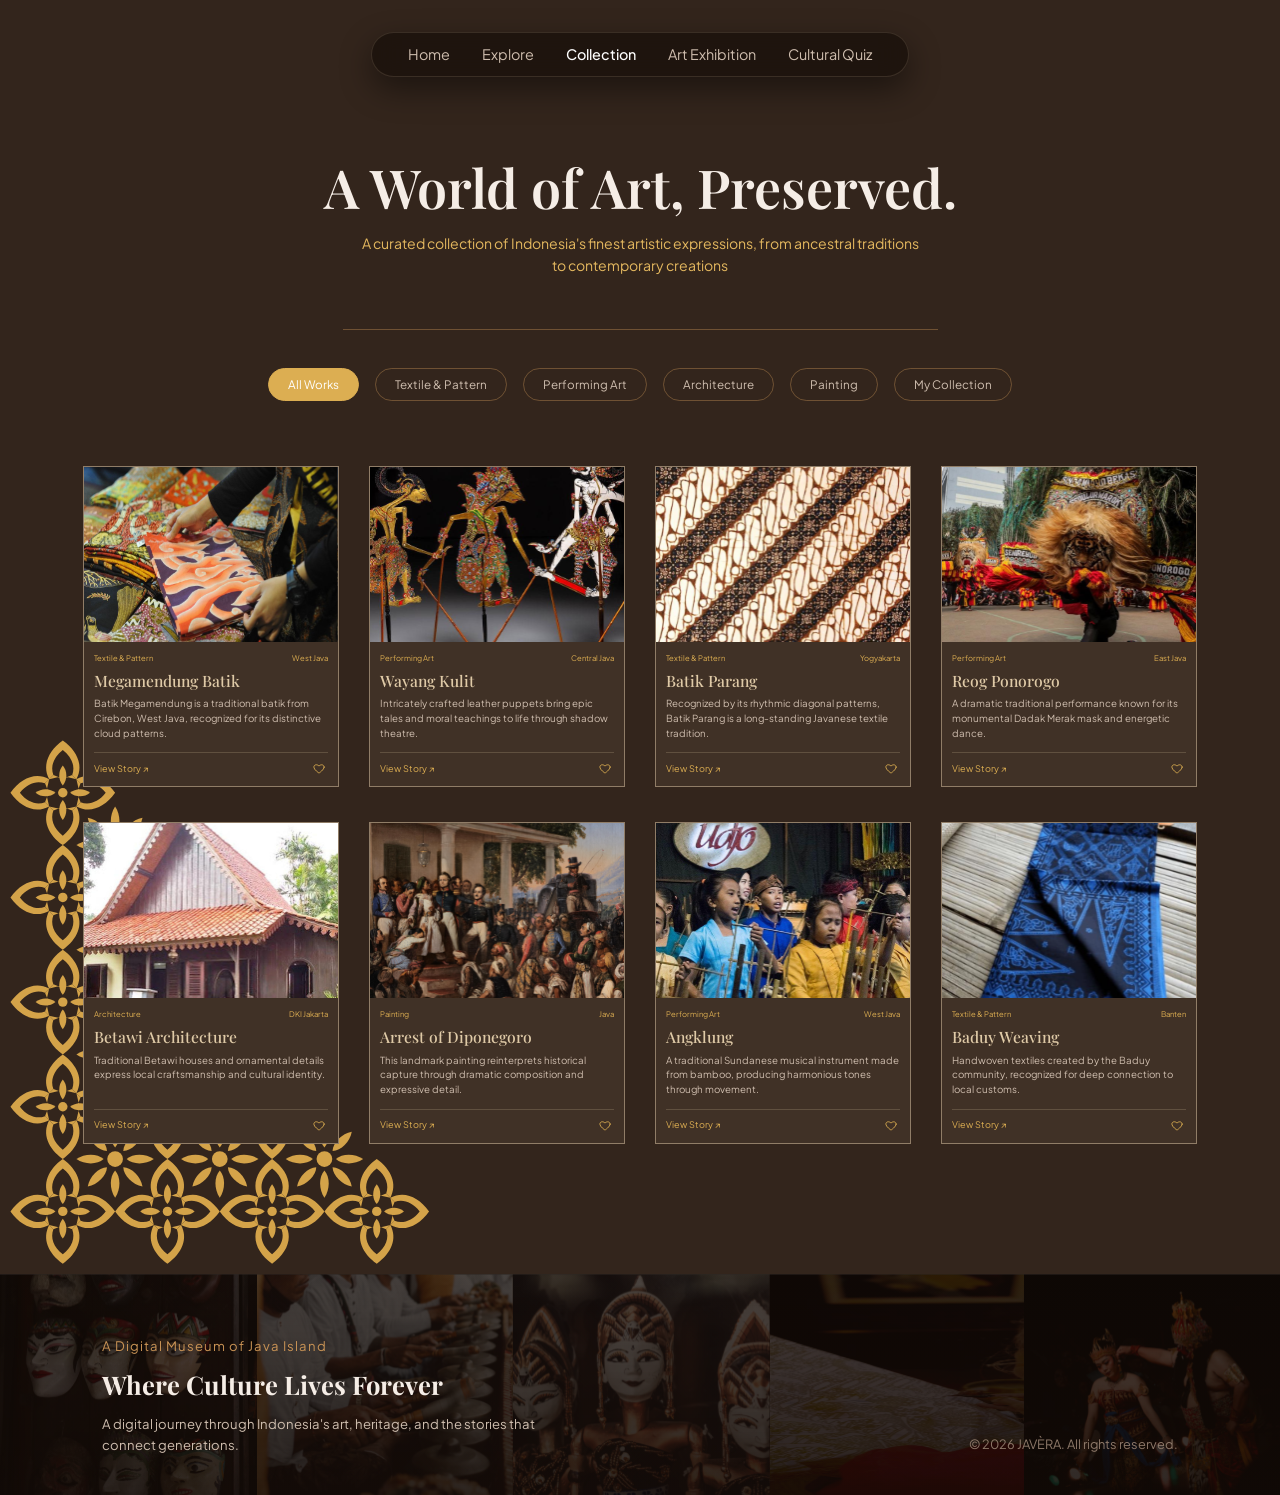
==== commit 89fd32cd: "add: quiz page" ====
--- a/collection.html
+++ b/collection.html
@@ -13,198 +13,9 @@
         href="https://fonts.googleapis.com/css2?family=Playfair+Display:wght@400;500;600;700&family=Plus+Jakarta+Sans:wght@300;400;500;600&display=swap"
         rel="stylesheet">
 
-    <link rel="stylesheet" href="css/style.css" />
-
-    <!-- CSS KHUSUS MODAL POP-UP -->
-    <style>
-        .story-modal-overlay {
-            position: fixed;
-            inset: 0;
-            background: rgba(18, 11, 7, 0.78);
-            backdrop-filter: blur(4px);
-            -webkit-backdrop-filter: blur(4px);
-            display: flex;
-            align-items: center;
-            justify-content: center;
-            padding: 24px;
-            z-index: 9999;
-            opacity: 0;
-            visibility: hidden;
-            pointer-events: none;
-            transition: opacity 0.28s ease, visibility 0.28s ease;
-        }
-
-        .story-modal-overlay.active {
-            opacity: 1;
-            visibility: visible;
-            pointer-events: auto;
-        }
-
-        .story-modal-card {
-            width: 100%;
-            max-width: 790px;
-            min-height: 460px;
-            max-height: 90vh;
-            background: #403126;
-            border: 1px solid rgba(220, 174, 82, 0.55);
-            display: grid;
-            grid-template-columns: 1.02fr 1fr;
-            box-shadow: 0 24px 64px rgba(0, 0, 0, 0.75);
-            overflow: hidden;
-            transform: translateY(14px) scale(0.98);
-            transition: transform 0.28s ease;
-        }
-
-        .story-modal-overlay.active .story-modal-card {
-            transform: translateY(0) scale(1);
-        }
-
-        .story-modal-image {
-            width: 100%;
-            height: 100%;
-            background: #2a1c14;
-            overflow: hidden;
-        }
-
-        .story-modal-image img {
-            width: 100%;
-            height: 100%;
-            object-fit: cover;
-        }
-
-        .story-modal-body {
-            padding: 28px 26px 24px;
-            display: flex;
-            flex-direction: column;
-            justify-content: space-between;
-            overflow-y: auto;
-            text-align: left;
-        }
-
-        .story-modal-meta {
-            display: flex;
-            align-items: center;
-            gap: 8px;
-            font-size: 0.68rem;
-            color: #dcae52;
-            margin-bottom: 6px;
-        }
-
-        .story-modal-title {
-            font-family: var(--font-serif, 'Playfair Display', serif);
-            font-size: 1.72rem;
-            font-weight: 500;
-            color: #dfcaa7;
-            line-height: 1.2;
-            margin-bottom: 8px;
-        }
-
-        .story-modal-subtitle {
-            font-size: 0.68rem;
-            line-height: 1.45;
-            color: #f5ede6;
-            margin-bottom: 14px;
-        }
-
-        .story-modal-divider {
-            width: 100%;
-            height: 1px;
-            background: rgba(220, 174, 82, 0.45);
-            margin-bottom: 14px;
-        }
-
-        .story-modal-section {
-            margin-bottom: 16px;
-        }
-
-        .story-modal-section h4 {
-            font-family: var(--font-sans, 'Plus Jakarta Sans', sans-serif);
-            font-size: 0.72rem;
-            font-weight: 600;
-            color: #ffffff;
-            margin-bottom: 6px;
-        }
-
-        .story-modal-section p {
-            font-size: 0.65rem;
-            line-height: 1.55;
-            color: #cfbeaf;
-        }
-
-        .artwork-info-list {
-            list-style: none;
-            padding: 0;
-            margin: 0;
-        }
-
-        .artwork-info-list li {
-            font-size: 0.65rem;
-            line-height: 1.55;
-            color: #cfbeaf;
-        }
-
-        .artwork-info-list li strong {
-            color: #ffffff;
-            font-weight: 600;
-        }
-
-        .story-modal-actions {
-            margin-top: 12px;
-        }
-
-        .modal-save-btn {
-            display: inline-flex;
-            align-items: center;
-            gap: 8px;
-            padding: 8px 14px;
-            background: transparent;
-            border: 1px solid #dcae52;
-            color: #dcae52;
-            font-family: var(--font-sans, 'Plus Jakarta Sans', sans-serif);
-            font-size: 0.62rem;
-            font-weight: 500;
-            letter-spacing: 0.4px;
-            text-transform: uppercase;
-            cursor: pointer;
-            transition: all 0.28s ease-in-out;
-        }
-
-        .modal-save-btn svg {
-            width: 15px;
-            height: 15px;
-            flex-shrink: 0;
-        }
-
-        .modal-save-btn:hover,
-        .modal-save-btn.liked {
-            background: rgba(220, 174, 82, 0.15);
-            color: #e6a64e;
-        }
-
-        .modal-save-btn.liked svg {
-            fill: #e6a64e;
-        }
-
-        @media (max-width: 768px) {
-            .story-modal-card {
-                grid-template-columns: 1fr;
-                max-height: 88vh;
-                overflow-y: auto;
-            }
-
-            .story-modal-image {
-                height: 230px;
-            }
-
-            .story-modal-body {
-                padding: 20px 18px;
-            }
-
-            .story-modal-title {
-                font-size: 1.4rem;
-            }
-        }
-    </style>
+    <link rel="stylesheet" href="css/style.css"/>
+    <link rel="icon" type="image/png" href="assets/images/favicon.png"/>
+
 </head>
 
 <body>
@@ -239,281 +50,231 @@
             <button class="filter-btn active" data-filter="all">All Works</button>
             <button class="filter-btn" data-filter="textile">Textile & Pattern</button>
             <button class="filter-btn" data-filter="performing">Performing Art</button>
-            <button class="filter-btn" data-filter="craft">Craft & Sculpture</button>
             <button class="filter-btn" data-filter="architecture">Architecture</button>
             <button class="filter-btn" data-filter="painting">Painting</button>
             <button class="filter-btn" data-filter="favorite">My Collection</button>
         </section>
 
         <!-- ARTWORK GRID -->
-        <section class="artwork-grid" id="artworkGrid">
-
-            <!-- ARTWORK 1 -->
-            <article class="artwork-card" data-category="textile"
-                data-subtitle="Traditional batik from Cirebon, West Java"
-                data-about="Batik Megamendung is known for its flowing, cloud-shaped motifs rooted in Cirebon's artistic heritage and cultural exchange. Its blue tones symbolize calmness, patience, and serenity, while layered patterns reflect wisdom. Passed down through generations, it preserves Cirebon's identity and inspires contemporary design."
-                data-region-detail="Cirebon, West Java" data-artform="Traditional Textile"
-                data-technique="Wax-resist dyeing" data-material="Fabric and batik wax">
-                <div class="artwork-image">
-                    <img src="assets/images/collection-img.svg" alt="Batik Megamendung">
-                </div>
-                <div class="artwork-info">
-                    <div class="artwork-meta">
-                        <span class="meta-category">Textile & Pattern</span>
-                        <span class="meta-region">West Java</span>
-                    </div>
-                    <h3>Megamendung Batik</h3>
-                    <p>
-                        Batik Megamendung is a traditional batik from
-                        Cirebon, West Java, recognized for its distinctive
-                        cloud patterns.
-                    </p>
-                    <div class="artwork-footer">
-                        <a href="#" class="story-link">View Story ↗</a>
-                        <button class="favorite-btn" aria-label="Add to favorites">
-                            <svg viewBox="0 0 24 24" fill="none">
-                                <path
-                                    d="M20.8 8.8C20.8 13.2 12 19 12 19S3.2 13.2 3.2 8.8C3.2 4.5 8.5 3.2 12 7C15.5 3.2 20.8 4.5 20.8 8.8Z"
-                                    stroke="currentColor" stroke-width="1.5" stroke-linecap="round"
-                                    stroke-linejoin="round" />
-                            </svg>
-                        </button>
-                    </div>
-                </div>
-            </article>
-
-            <!-- ARTWORK 2 -->
-            <article class="artwork-card" data-category="textile"
-                data-subtitle="Traditional batik from Cirebon, West Java"
-                data-about="Batik Megamendung is known for its flowing, cloud-shaped motifs rooted in Cirebon's artistic heritage and cultural exchange. Its blue tones symbolize calmness, patience, and serenity, while layered patterns reflect wisdom. Passed down through generations, it preserves Cirebon's identity and inspires contemporary design."
-                data-region-detail="Cirebon, West Java" data-artform="Traditional Textile"
-                data-technique="Wax-resist dyeing" data-material="Fabric and batik wax">
-                <div class="artwork-image">
-                    <img src="assets/images/collection-img.svg" alt="Traditional Batik">
-                </div>
-                <div class="artwork-info">
-                    <div class="artwork-meta">
-                        <span class="meta-category">Textile & Pattern</span>
-                        <span class="meta-region">West Java</span>
-                    </div>
-                    <h3>Traditional Batik</h3>
-                    <p>
-                        A timeless textile tradition representing the
-                        creativity and cultural identity of Indonesian artisans.
-                    </p>
-                    <div class="artwork-footer">
-                        <a href="#" class="story-link">View Story ↗</a>
-                        <button class="favorite-btn" aria-label="Add to favorites">
-                            <svg viewBox="0 0 24 24" fill="none">
-                                <path
-                                    d="M20.8 8.8C20.8 13.2 12 19 12 19S3.2 13.2 3.2 8.8C3.2 4.5 8.5 3.2 12 7C15.5 3.2 20.8 4.5 20.8 8.8Z"
-                                    stroke="currentColor" stroke-width="1.5" stroke-linecap="round"
-                                    stroke-linejoin="round" />
-                            </svg>
-                        </button>
-                    </div>
-                </div>
-            </article>
-
-            <!-- ARTWORK 3 -->
-            <article class="artwork-card" data-category="textile"
-                data-subtitle="Traditional batik from Cirebon, West Java"
-                data-about="Batik Megamendung is known for its flowing, cloud-shaped motifs rooted in Cirebon's artistic heritage and cultural exchange. Its blue tones symbolize calmness, patience, and serenity, while layered patterns reflect wisdom. Passed down through generations, it preserves Cirebon's identity and inspires contemporary design."
-                data-region-detail="Cirebon, West Java" data-artform="Traditional Textile"
-                data-technique="Wax-resist dyeing" data-material="Fabric and batik wax">
-                <div class="artwork-image">
-                    <img src="assets/images/collection-img.svg" alt="Batik Art">
-                </div>
-                <div class="artwork-info">
-                    <div class="artwork-meta">
-                        <span class="meta-category">Textile & Pattern</span>
-                        <span class="meta-region">West Java</span>
-                    </div>
-                    <h3>Indonesian Batik</h3>
-                    <p>
-                        Traditional patterns that carry stories, values,
-                        and heritage passed down through generations.
-                    </p>
-                    <div class="artwork-footer">
-                        <a href="#" class="story-link">View Story ↗</a>
-                        <button class="favorite-btn" aria-label="Add to favorites">
-                            <svg viewBox="0 0 24 24" fill="none">
-                                <path
-                                    d="M20.8 8.8C20.8 13.2 12 19 12 19S3.2 13.2 3.2 8.8C3.2 4.5 8.5 3.2 12 7C15.5 3.2 20.8 4.5 20.8 8.8Z"
-                                    stroke="currentColor" stroke-width="1.5" stroke-linecap="round"
-                                    stroke-linejoin="round" />
-                            </svg>
-                        </button>
-                    </div>
-                </div>
-            </article>
-
-            <!-- ARTWORK 4 -->
-            <article class="artwork-card" data-category="textile"
-                data-subtitle="Traditional batik from Cirebon, West Java"
-                data-about="Batik Megamendung is known for its flowing, cloud-shaped motifs rooted in Cirebon's artistic heritage and cultural exchange. Its blue tones symbolize calmness, patience, and serenity, while layered patterns reflect wisdom. Passed down through generations, it preserves Cirebon's identity and inspires contemporary design."
-                data-region-detail="Cirebon, West Java" data-artform="Traditional Textile"
-                data-technique="Wax-resist dyeing" data-material="Fabric and batik wax">
-                <div class="artwork-image">
-                    <img src="assets/images/collection-img.svg" alt="Batik Pattern">
-                </div>
-                <div class="artwork-info">
-                    <div class="artwork-meta">
-                        <span class="meta-category">Textile & Pattern</span>
-                        <span class="meta-region">West Java</span>
-                    </div>
-                    <h3>Megamendung Pattern</h3>
-                    <p>
-                        An iconic cloud-inspired motif symbolizing calmness,
-                        patience, and wisdom.
-                    </p>
-                    <div class="artwork-footer">
-                        <a href="#" class="story-link">View Story ↗</a>
-                        <button class="favorite-btn" aria-label="Add to favorites">
-                            <svg viewBox="0 0 24 24" fill="none">
-                                <path
-                                    d="M20.8 8.8C20.8 13.2 12 19 12 19S3.2 13.2 3.2 8.8C3.2 4.5 8.5 3.2 12 7C15.5 3.2 20.8 4.5 20.8 8.8Z"
-                                    stroke="currentColor" stroke-width="1.5" stroke-linecap="round"
-                                    stroke-linejoin="round" />
-                            </svg>
-                        </button>
-                    </div>
-                </div>
-            </article>
-
-            <!-- ARTWORK 5 -->
-            <article class="artwork-card" data-category="textile"
-                data-subtitle="Traditional batik from Cirebon, West Java"
-                data-about="Batik Megamendung is known for its flowing, cloud-shaped motifs rooted in Cirebon's artistic heritage and cultural exchange. Its blue tones symbolize calmness, patience, and serenity, while layered patterns reflect wisdom. Passed down through generations, it preserves Cirebon's identity and inspires contemporary design."
-                data-region-detail="Cirebon, West Java" data-artform="Traditional Textile"
-                data-technique="Wax-resist dyeing" data-material="Fabric and batik wax">
-                <div class="artwork-image">
-                    <img src="assets/images/collection-img.svg" alt="Batik Collection">
-                </div>
-                <div class="artwork-info">
-                    <div class="artwork-meta">
-                        <span class="meta-category">Textile & Pattern</span>
-                        <span class="meta-region">West Java</span>
-                    </div>
-                    <h3>Heritage of Batik</h3>
-                    <p>
-                        A beautiful expression of local craftsmanship
-                        and Indonesia's rich textile heritage.
-                    </p>
-                    <div class="artwork-footer">
-                        <a href="#" class="story-link">View Story ↗</a>
-                        <button class="favorite-btn" aria-label="Add to favorites">
-                            <svg viewBox="0 0 24 24" fill="none">
-                                <path
-                                    d="M20.8 8.8C20.8 13.2 12 19 12 19S3.2 13.2 3.2 8.8C3.2 4.5 8.5 3.2 12 7C15.5 3.2 20.8 4.5 20.8 8.8Z"
-                                    stroke="currentColor" stroke-width="1.5" stroke-linecap="round"
-                                    stroke-linejoin="round" />
-                            </svg>
-                        </button>
-                    </div>
-                </div>
-            </article>
-
-            <!-- ARTWORK 6 -->
-            <article class="artwork-card" data-category="textile"
-                data-subtitle="Traditional batik from Cirebon, West Java"
-                data-about="Batik Megamendung is known for its flowing, cloud-shaped motifs rooted in Cirebon's artistic heritage and cultural exchange. Its blue tones symbolize calmness, patience, and serenity, while layered patterns reflect wisdom. Passed down through generations, it preserves Cirebon's identity and inspires contemporary design."
-                data-region-detail="Cirebon, West Java" data-artform="Traditional Textile"
-                data-technique="Wax-resist dyeing" data-material="Fabric and batik wax">
-                <div class="artwork-image">
-                    <img src="assets/images/collection-img.svg" alt="Batik Textile">
-                </div>
-                <div class="artwork-info">
-                    <div class="artwork-meta">
-                        <span class="meta-category">Textile & Pattern</span>
-                        <span class="meta-region">West Java</span>
-                    </div>
-                    <h3>Artisan's Creation</h3>
-                    <p>
-                        Handmade textile art reflecting the dedication
-                        of local Indonesian craftsmen.
-                    </p>
-                    <div class="artwork-footer">
-                        <a href="#" class="story-link">View Story ↗</a>
-                        <button class="favorite-btn" aria-label="Add to favorites">
-                            <svg viewBox="0 0 24 24" fill="none">
-                                <path
-                                    d="M20.8 8.8C20.8 13.2 12 19 12 19S3.2 13.2 3.2 8.8C3.2 4.5 8.5 3.2 12 7C15.5 3.2 20.8 4.5 20.8 8.8Z"
-                                    stroke="currentColor" stroke-width="1.5" stroke-linecap="round"
-                                    stroke-linejoin="round" />
-                            </svg>
-                        </button>
-                    </div>
-                </div>
-            </article>
-
-            <!-- ARTWORK 7 -->
-            <article class="artwork-card" data-category="textile"
-                data-subtitle="Traditional batik from Cirebon, West Java"
-                data-about="Batik Megamendung is known for its flowing, cloud-shaped motifs rooted in Cirebon's artistic heritage and cultural exchange. Its blue tones symbolize calmness, patience, and serenity, while layered patterns reflect wisdom. Passed down through generations, it preserves Cirebon's identity and inspires contemporary design."
-                data-region-detail="Cirebon, West Java" data-artform="Traditional Textile"
-                data-technique="Wax-resist dyeing" data-material="Fabric and batik wax">
-                <div class="artwork-image">
-                    <img src="assets/images/collection-img.svg" alt="Batik Artwork">
-                </div>
-                <div class="artwork-info">
-                    <div class="artwork-meta">
-                        <span class="meta-category">Textile & Pattern</span>
-                        <span class="meta-region">West Java</span>
-                    </div>
-                    <h3>Traditional Motifs</h3>
-                    <p>
-                        A collection of traditional motifs with unique
-                        meanings and cultural significance.
-                    </p>
-                    <div class="artwork-footer">
-                        <a href="#" class="story-link">View Story ↗</a>
-                        <button class="favorite-btn" aria-label="Add to favorites">
-                            <svg viewBox="0 0 24 24" fill="none">
-                                <path
-                                    d="M20.8 8.8C20.8 13.2 12 19 12 19S3.2 13.2 3.2 8.8C3.2 4.5 8.5 3.2 12 7C15.5 3.2 20.8 4.5 20.8 8.8Z"
-                                    stroke="currentColor" stroke-width="1.5" stroke-linecap="round"
-                                    stroke-linejoin="round" />
-                            </svg>
-                        </button>
-                    </div>
-                </div>
-            </article>
-
-            <!-- ARTWORK 8 -->
-            <article class="artwork-card" data-category="textile"
-                data-subtitle="Traditional batik from Cirebon, West Java"
-                data-about="Batik Megamendung is known for its flowing, cloud-shaped motifs rooted in Cirebon's artistic heritage and cultural exchange. Its blue tones symbolize calmness, patience, and serenity, while layered patterns reflect wisdom. Passed down through generations, it preserves Cirebon's identity and inspires contemporary design."
-                data-region-detail="Cirebon, West Java" data-artform="Traditional Textile"
-                data-technique="Wax-resist dyeing" data-material="Fabric and batik wax">
-                <div class="artwork-image">
-                    <img src="assets/images/collection-img.svg" alt="Indonesian Textile">
-                </div>
-                <div class="artwork-info">
-                    <div class="artwork-meta">
-                        <span class="meta-category">Textile & Pattern</span>
-                        <span class="meta-region">West Java</span>
-                    </div>
-                    <h3>Living Heritage</h3>
-                    <p>
-                        Preserving traditional artistry through generations
-                        of creative expression.
-                    </p>
-                    <div class="artwork-footer">
-                        <a href="#" class="story-link">View Story ↗</a>
-                        <button class="favorite-btn" aria-label="Add to favorites">
-                            <svg viewBox="0 0 24 24" fill="none">
-                                <path
-                                    d="M20.8 8.8C20.8 13.2 12 19 12 19S3.2 13.2 3.2 8.8C3.2 4.5 8.5 3.2 12 7C15.5 3.2 20.8 4.5 20.8 8.8Z"
-                                    stroke="currentColor" stroke-width="1.5" stroke-linecap="round"
-                                    stroke-linejoin="round" />
-                            </svg>
-                        </button>
-                    </div>
-                </div>
-            </article>
-
-        </section>
+    <section class="artwork-grid" id="artworkGrid">
+
+      <article class="artwork-card"
+               data-category="textile"
+               data-subtitle="Traditional batik from Cirebon, West Java"
+               data-about="Batik Megamendung is a prominent traditional batik motif originating from Cirebon, West Java. Characterized by bold, layered cloud formations in gradations of blue and crimson, the pattern reflects historical acculturation between local Javanese traditions and Chinese cultural influences. Each curve symbolizes patience, emotional composure, and wisdom in leadership."
+               data-region="Cirebon, West Java"
+               data-artform="Traditional Textile"
+               data-technique="Wax-resist dyeing"
+               data-material="Fabric and batik wax">
+        <div class="artwork-image">
+          <img src="assets/images/collections/megamendung.svg" alt="Megamendung Batik">
+        </div>
+        <div class="artwork-info">
+          <div class="artwork-meta">
+            <span class="meta-category">Textile & Pattern</span>
+            <span class="meta-region">West Java</span>
+          </div>
+          <h3>Megamendung Batik</h3>
+          <p>Batik Megamendung is a traditional batik from Cirebon, West Java, recognized for its distinctive cloud patterns.</p>
+          <div class="artwork-footer">
+            <a href="#" class="story-link">View Story ↗</a>
+            <button class="favorite-btn" aria-label="Add to favorites">
+              <svg viewBox="0 0 24 24" fill="none"><path d="M20.8 8.8C20.8 13.2 12 19 12 19S3.2 13.2 3.2 8.8C3.2 4.5 8.5 3.2 12 7C15.5 3.2 20.8 4.5 20.8 8.8Z" stroke="currentColor" stroke-width="1.5" stroke-linecap="round" stroke-linejoin="round"/></svg>
+            </button>
+          </div>
+        </div>
+      </article>
+
+      <article class="artwork-card"
+               data-category="performing"
+               data-subtitle="Traditional shadow puppetry of Java"
+               data-about="Wayang Kulit is a traditional form of shadow theatre in which intricately carved leather puppets bring stories to life behind a screen. Accompanied by gamelan music and guided by a dalang, performances explore themes of morality, duty, leadership, and human relationships. The art combines craftsmanship, storytelling, music, and philosophy in one enduring cultural tradition."
+               data-region="Central Java & Yogyakarta"
+               data-artform="Puppetry and Performance"
+               data-technique="Leather carving and perforation"
+               data-material="Animal hide and wooden handles">
+        <div class="artwork-image">
+          <img src="assets/images/collections/wayang-kulit.svg" alt="Wayang Kulit">
+        </div>
+        <div class="artwork-info">
+          <div class="artwork-meta">
+            <span class="meta-category">Performing Art</span>
+            <span class="meta-region">Central Java</span>
+          </div>
+          <h3>Wayang Kulit</h3>
+          <p>Intricately crafted leather puppets bring epic tales and moral teachings to life through shadow theatre.</p>
+          <div class="artwork-footer">
+            <a href="#" class="story-link">View Story ↗</a>
+            <button class="favorite-btn" aria-label="Add to favorites">
+              <svg viewBox="0 0 24 24" fill="none"><path d="M20.8 8.8C20.8 13.2 12 19 12 19S3.2 13.2 3.2 8.8C3.2 4.5 8.5 3.2 12 7C15.5 3.2 20.8 4.5 20.8 8.8Z" stroke="currentColor" stroke-width="1.5" stroke-linecap="round" stroke-linejoin="round"/></svg>
+            </button>
+          </div>
+        </div>
+      </article>
+
+      <article class="artwork-card"
+               data-category="textile"
+               data-subtitle="A classic Javanese batik tradition"
+               data-about="Batik Parang features repeated diagonal patterns resembling waves or flowing blades. Historically associated with Javanese court traditions, its continuous forms are often interpreted as symbols of perseverance, strength, and the determination to move forward. Its distinctive rhythm makes it one of Java’s most recognizable batik motifs."
+               data-region="Yogyakarta"
+               data-artform="Traditional Textile"
+               data-technique="Batik dyeing"
+               data-material="Cotton or silk fabric">
+        <div class="artwork-image">
+          <img src="assets/images/collections/batik-parang.svg" alt="Batik Parang">
+        </div>
+        <div class="artwork-info">
+          <div class="artwork-meta">
+            <span class="meta-category">Textile & Pattern</span>
+            <span class="meta-region">Yogyakarta</span>
+          </div>
+          <h3>Batik Parang</h3>
+          <p>Recognized by its rhythmic diagonal patterns, Batik Parang is a long-standing Javanese textile tradition.</p>
+          <div class="artwork-footer">
+            <a href="#" class="story-link">View Story ↗</a>
+            <button class="favorite-btn" aria-label="Add to favorites">
+              <svg viewBox="0 0 24 24" fill="none"><path d="M20.8 8.8C20.8 13.2 12 19 12 19S3.2 13.2 3.2 8.8C3.2 4.5 8.5 3.2 12 7C15.5 3.2 20.8 4.5 20.8 8.8Z" stroke="currentColor" stroke-width="1.5" stroke-linecap="round" stroke-linejoin="round"/></svg>
+            </button>
+          </div>
+        </div>
+      </article>
+
+      <article class="artwork-card"
+               data-category="performing"
+               data-subtitle="A dramatic traditional performance from Ponorogo"
+               data-about="Reog Ponorogo is a spectacular performance tradition recognized for its enormous Dadak Merak mask, decorated with peacock feathers and a striking tiger-like face. Combining dance, music, costumes, and local legends, the performance reflects the creativity and collective spirit of the Ponorogo community."
+               data-region="Ponorogo, East Java"
+               data-artform="Traditional Performance"
+               data-technique="Dadak Merak & Dance"
+               data-material="Feathers, bamboo, and structural materials">
+        <div class="artwork-image">
+          <img src="assets/images/collections/reog-ponorogo.svg" alt="Reog Ponorogo">
+        </div>
+        <div class="artwork-info">
+          <div class="artwork-meta">
+            <span class="meta-category">Performing Art</span>
+            <span class="meta-region">East Java</span>
+          </div>
+          <h3>Reog Ponorogo</h3>
+          <p>A dramatic traditional performance known for its monumental Dadak Merak mask and energetic dance.</p>
+          <div class="artwork-footer">
+            <a href="#" class="story-link">View Story ↗</a>
+            <button class="favorite-btn" aria-label="Add to favorites">
+              <svg viewBox="0 0 24 24" fill="none"><path d="M20.8 8.8C20.8 13.2 12 19 12 19S3.2 13.2 3.2 8.8C3.2 4.5 8.5 3.2 12 7C15.5 3.2 20.8 4.5 20.8 8.8Z" stroke="currentColor" stroke-width="1.5" stroke-linecap="round" stroke-linejoin="round"/></svg>
+            </button>
+          </div>
+        </div>
+      </article>
+
+      <article class="artwork-card"
+               data-category="architecture"
+               data-subtitle="Traditional Betawi houses and cultural identity"
+               data-about="Betawi traditional architecture reflects the cultural history of Jakarta and the diverse influences that have shaped the Betawi community. Developed through generations of local building practices and cultural exchange, these houses combine practical design with distinctive architectural features."
+               data-region="Jakarta, Indonesia"
+               data-artform="Traditional Vernacular Architecture"
+               data-technique="Vernacular Joinery"
+               data-material="Wood, bamboo, and traditional roofing">
+        <div class="artwork-image">
+          <img src="assets/images/collections/betawi.svg" alt="Betawi Architecture">
+        </div>
+        <div class="artwork-info">
+          <div class="artwork-meta">
+            <span class="meta-category">Architecture</span>
+            <span class="meta-region">DKI Jakarta</span>
+          </div>
+          <h3>Betawi Architecture</h3>
+          <p>Traditional Betawi houses and ornamental details express local craftsmanship and cultural identity.</p>
+          <div class="artwork-footer">
+            <a href="#" class="story-link">View Story ↗</a>
+            <button class="favorite-btn" aria-label="Add to favorites">
+              <svg viewBox="0 0 24 24" fill="none"><path d="M20.8 8.8C20.8 13.2 12 19 12 19S3.2 13.2 3.2 8.8C3.2 4.5 8.5 3.2 12 7C15.5 3.2 20.8 4.5 20.8 8.8Z" stroke="currentColor" stroke-width="1.5" stroke-linecap="round" stroke-linejoin="round"/></svg>
+            </button>
+          </div>
+        </div>
+      </article>
+
+      <article class="artwork-card"
+               data-category="painting"
+               data-subtitle="Raden Saleh · 1857"
+               data-about="Created by Raden Saleh in 1857, this celebrated painting depicts the capture of Prince Diponegoro by Dutch colonial forces in 1830. Through dramatic gestures, expressive faces, and a carefully composed scene, Saleh presents a powerful interpretation of a pivotal moment in Indonesian history."
+               data-region="Java (Raden Saleh)"
+               data-artform="Historical Painting"
+               data-technique="Oil painting"
+               data-material="Oil on canvas">
+        <div class="artwork-image">
+          <img src="assets/images/collections/pangeran-diponegoro.svg" alt="Prince Diponegoro Painting">
+        </div>
+        <div class="artwork-info">
+          <div class="artwork-meta">
+            <span class="meta-category">Painting</span>
+            <span class="meta-region">Java</span>
+          </div>
+          <h3>Arrest of Diponegoro</h3>
+          <p>This landmark painting reinterprets historical capture through dramatic composition and expressive detail.</p>
+          <div class="artwork-footer">
+            <a href="#" class="story-link">View Story ↗</a>
+            <button class="favorite-btn" aria-label="Add to favorites">
+              <svg viewBox="0 0 24 24" fill="none"><path d="M20.8 8.8C20.8 13.2 12 19 12 19S3.2 13.2 3.2 8.8C3.2 4.5 8.5 3.2 12 7C15.5 3.2 20.8 4.5 20.8 8.8Z" stroke="currentColor" stroke-width="1.5" stroke-linecap="round" stroke-linejoin="round"/></svg>
+            </button>
+          </div>
+        </div>
+      </article>
+
+      <article class="artwork-card"
+               data-category="performing"
+               data-subtitle="A traditional Sundanese musical instrument"
+               data-about="Angklung is a traditional musical instrument strongly associated with Sundanese culture in West Java. Made from bamboo tubes attached to a bamboo frame and secured with rattan, each instrument is carefully crafted to produce a particular note or chord when shaken."
+               data-region="West Java, Indonesia"
+               data-artform="Traditional Music"
+               data-technique="Bamboo shaping and tuning"
+               data-material="Bamboo and rattan">
+        <div class="artwork-image">
+          <img src="assets/images/collections/angklung.svg" alt="Angklung">
+        </div>
+        <div class="artwork-info">
+          <div class="artwork-meta">
+            <span class="meta-category">Performing Art</span>
+            <span class="meta-region">West Java</span>
+          </div>
+          <h3>Angklung</h3>
+          <p>A traditional Sundanese musical instrument made from bamboo, producing harmonious tones through movement.</p>
+          <div class="artwork-footer">
+            <a href="#" class="story-link">View Story ↗</a>
+            <button class="favorite-btn" aria-label="Add to favorites">
+              <svg viewBox="0 0 24 24" fill="none"><path d="M20.8 8.8C20.8 13.2 12 19 12 19S3.2 13.2 3.2 8.8C3.2 4.5 8.5 3.2 12 7C15.5 3.2 20.8 4.5 20.8 8.8Z" stroke="currentColor" stroke-width="1.5" stroke-linecap="round" stroke-linejoin="round"/></svg>
+            </button>
+          </div>
+        </div>
+      </article>
+
+      <article class="artwork-card"
+               data-category="textile"
+               data-subtitle="Handwoven textiles created by Baduy community"
+               data-about="Baduy Traditional Weaving reflects the cultural identity and everyday traditions of the Baduy community in Lebak, Banten. Created through generations of inherited knowledge, these textiles demonstrate the relationship between craftsmanship, local customs, and the natural environment."
+               data-region="Lebak, Banten"
+               data-artform="Traditional Textile"
+               data-technique="Handweaving"
+               data-material="Thread and natural textile fibers">
+        <div class="artwork-image">
+          <img src="assets/images/collections/baduy-weaving.svg" alt="Baduy Weaving">
+        </div>
+        <div class="artwork-info">
+          <div class="artwork-meta">
+            <span class="meta-category">Textile & Pattern</span>
+            <span class="meta-region">Banten</span>
+          </div>
+          <h3>Baduy Weaving</h3>
+          <p>Handwoven textiles created by the Baduy community, recognized for deep connection to local customs.</p>
+          <div class="artwork-footer">
+            <a href="#" class="story-link">View Story ↗</a>
+            <button class="favorite-btn" aria-label="Add to favorites">
+              <svg viewBox="0 0 24 24" fill="none"><path d="M20.8 8.8C20.8 13.2 12 19 12 19S3.2 13.2 3.2 8.8C3.2 4.5 8.5 3.2 12 7C15.5 3.2 20.8 4.5 20.8 8.8Z" stroke="currentColor" stroke-width="1.5" stroke-linecap="round" stroke-linejoin="round"/></svg>
+            </button>
+          </div>
+        </div>
+      </article>
+
+    </section>
 
         <!-- BATIK ORNAMENT -->
         <div class="collection-ornament">
@@ -610,13 +371,33 @@
 
     </main>
 
-    <!-- STORY DETAIL MODAL (POP-UP) -->
+    <!-- FOOTER -->
+    <footer class="main-footer collection-footer">
+        <div class="footer-overlay"></div>
+
+        <div class="footer-content">
+            <div class="footer-brand">
+                <span class="footer-tag">A Digital Museum of Java Island</span>
+                <h3 class="footer-title">Where Culture Lives Forever</h3>
+                <p class="footer-desc">
+                    A digital journey through Indonesia's art, heritage,
+                    and the stories that connect generations.
+                </p>
+            </div>
+
+            <div class="footer-copyright">
+                <p>&copy; 2026 JAVÈRA. All rights reserved.</p>
+            </div>
+        </div>
+    </footer>
+
+        <!-- STORY DETAIL MODAL -->
     <div class="story-modal-overlay" id="storyModal" aria-hidden="true">
         <div class="story-modal-card" role="dialog" aria-modal="true" aria-labelledby="modalTitle">
 
             <!-- Left: Artwork Image -->
             <div class="story-modal-image">
-                <img src="assets/images/collection-img.svg" alt="Megamendung Batik" id="modalImg">
+                <img src="assets/images/collections/megamendung.svg" alt="Megamendung Batik" id="modalImg">
             </div>
 
             <!-- Right: Artwork Details -->
@@ -674,27 +455,7 @@
         </div>
     </div>
 
-    <!-- FOOTER -->
-    <footer class="main-footer collection-footer">
-        <div class="footer-overlay"></div>
-
-        <div class="footer-content">
-            <div class="footer-brand">
-                <span class="footer-tag">A Digital Museum of Java Island</span>
-                <h3 class="footer-title">Where Culture Lives Forever</h3>
-                <p class="footer-desc">
-                    A digital journey through Indonesia's art, heritage,
-                    and the stories that connect generations.
-                </p>
-            </div>
-
-            <div class="footer-copyright">
-                <p>&copy; 2026 JAVÈRA. All rights reserved.</p>
-            </div>
-        </div>
-    </footer>
-
-    <!-- JAVASCRIPT LANGSUNG AGAR AMAN DI FILE:/// -->
+    <!-- JAVASCRIPT -->
     <script>
         document.addEventListener("DOMContentLoaded", function () {
             const filterButtons = document.querySelectorAll(".filter-btn");
@@ -759,48 +520,49 @@
                 });
             });
 
-            // 3. BUKA MODAL SAAT KLIK "VIEW STORY ↗"
-            artworkCards.forEach((card) => {
-                const storyLink = card.querySelector(".story-link");
-                if (!storyLink) return;
-
-                storyLink.addEventListener("click", (e) => {
-                    e.preventDefault();
-                    activeCard = card;
-
-                    const imgEl = card.querySelector(".artwork-image img");
-                    const metaSpans = card.querySelectorAll(".artwork-meta span");
-                    const titleEl = card.querySelector("h3");
-                    const descEl = card.querySelector("p");
-                    const favBtn = card.querySelector(".favorite-btn");
-
-                    const imgSrc = imgEl ? imgEl.getAttribute("src") : "";
-                    const imgAlt = imgEl ? imgEl.getAttribute("alt") : "";
-                    const category = metaSpans[0] ? metaSpans[0].textContent : "Textile & Pattern";
-                    const region = metaSpans[1] ? metaSpans[1].textContent : "West Java";
-                    const title = titleEl ? titleEl.textContent : "";
-                    const defaultDesc = descEl ? descEl.textContent.trim() : "";
-
-                    modalImg.src = imgSrc;
-                    modalImg.alt = imgAlt;
-                    modalCategory.textContent = category;
-                    modalRegion.textContent = region;
-                    modalTitle.textContent = title;
-                    modalSubtitle.textContent = card.getAttribute("data-subtitle") || defaultDesc;
-                    modalAbout.textContent = card.getAttribute("data-about") || defaultDesc;
-                    modalInfoRegion.textContent = card.getAttribute("data-region-detail") || region;
-                    modalInfoArtForm.textContent = card.getAttribute("data-artform") || "Traditional Textile";
-                    modalInfoTechnique.textContent = card.getAttribute("data-technique") || "Wax-resist dyeing";
-                    modalInfoMaterial.textContent = card.getAttribute("data-material") || "Fabric and batik wax";
-
-                    const isLiked = favBtn ? favBtn.classList.contains("liked") : false;
-                    updateModalSaveButton(isLiked);
-
-                    storyModal.classList.add("active");
-                    storyModal.setAttribute("aria-hidden", "false");
-                    document.body.style.overflow = "hidden";
-                });
-            });
+           // 3. BUKA MODAL SAAT KLIK "VIEW STORY ↗"
+      artworkCards.forEach((card) => {
+        const storyLink = card.querySelector(".story-link");
+        if (!storyLink) return;
+
+        storyLink.addEventListener("click", (e) => {
+          e.preventDefault();
+          activeCard = card;
+
+          const imgEl = card.querySelector(".artwork-image img");
+          const metaSpans = card.querySelectorAll(".artwork-meta span");
+          const titleEl = card.querySelector("h3");
+          const descEl = card.querySelector("p");
+          const favBtn = card.querySelector(".favorite-btn");
+
+          const imgSrc = imgEl ? imgEl.getAttribute("src") : "";
+          const imgAlt = imgEl ? imgEl.getAttribute("alt") : "";
+          const category = metaSpans[0] ? metaSpans[0].textContent : "Textile & Pattern";
+          const region = metaSpans[1] ? metaSpans[1].textContent : "West Java";
+          const title = titleEl ? titleEl.textContent : "";
+          const defaultDesc = descEl ? descEl.textContent.trim() : "";
+
+          // Mengambil data unik dari atribut card yang diklik
+          modalImg.src = imgSrc;
+          modalImg.alt = imgAlt;
+          modalCategory.textContent = category;
+          modalRegion.textContent = region;
+          modalTitle.textContent = title;
+          modalSubtitle.textContent = card.getAttribute("data-subtitle") || defaultDesc;
+          modalAbout.textContent = card.getAttribute("data-about") || defaultDesc;
+          modalInfoRegion.textContent = card.getAttribute("data-region") || region;
+          modalInfoArtForm.textContent = card.getAttribute("data-artform") || "Traditional Art";
+          modalInfoTechnique.textContent = card.getAttribute("data-technique") || "Standard Technique";
+          modalInfoMaterial.textContent = card.getAttribute("data-material") || "Natural Materials";
+
+          const isLiked = favBtn ? favBtn.classList.contains("liked") : false;
+          updateModalSaveButton(isLiked);
+
+          storyModal.classList.add("active");
+          storyModal.setAttribute("aria-hidden", "false");
+          document.body.style.overflow = "hidden";
+        });
+      });
 
             // 4. SINKRONISASI TOMBOL SAVE DI MODAL
             function updateModalSaveButton(isLiked) {
--- a/css/style.css
+++ b/css/style.css
@@ -1,26 +1,21 @@
 :root {
-  --bg-primary: #1e1510;         /* Latar cokelat tua utama */
-  --bg-secondary: #2a1c14;       /* Latar kartu / container */
-  --bg-footer: #120a06;          /* Footer gelap pekat */
-  --accent-red: #7c2d23;         /* Aksen merah bata */
-  --accent-gold: #c99355;        /* Aksen emas ornamen / active */
-  --accent-cream: #dfcaa7;       /* Aksen krem terang */
-  
-  /* Text Colors */
-  --text-main: #f5ede6;          /* Teks putih gading / header */
-  --text-body: #cfbeaf;          /* Teks deskripsi / paragraf */
-  --text-muted: #8d7869;         /* Teks redup / copyright */
-
-  /* Borders & Overlays */
+  --bg-primary: #1e1510;
+  --bg-secondary: #2a1c14;
+  --bg-footer: #120a06;
+  --accent-red: #7c2d23;
+  --accent-gold: #c99355;
+  --accent-cream: #dfcaa7;
+  --text-main: #f5ede6;
+  --text-body: #cfbeaf;
+  --text-muted: #8d7869;
+
   --border-light: rgba(223, 202, 167, 0.15);
   --border-gold: rgba(201, 147, 85, 0.4);
   --nav-backdrop: rgba(24, 15, 10, 0.75);
 
-  /* Typography */
   --font-serif: 'Playfair Display', Georgia, serif;
   --font-sans: 'Plus Jakarta Sans', -apple-system, sans-serif;
 
-  /* Transitions & Radii */
   --radius-sm: 4px;
   --radius-pill: 9999px;
   --transition-smooth: all 0.28s ease-in-out;
@@ -48,7 +43,8 @@
   -webkit-font-smoothing: antialiased;
 }
 
-img, video {
+img,
+video {
   max-width: 100%;
   display: block;
 }
@@ -56,6 +52,15 @@
 a {
   color: inherit;
   text-decoration: none;
+}
+
+body {
+  background-color: var(--bg-primary);
+  color: var(--text-main);
+  font-family: var(--font-sans);
+  line-height: 1.6;
+  overflow-x: hidden;
+  -webkit-font-smoothing: antialiased;
 }
 
 /* Navbar */
@@ -140,7 +145,7 @@
 .hero-overlay {
   position: absolute;
   inset: 0;
-  background: 
+  background:
     radial-gradient(ellipse at center, transparent 30%, rgba(18, 10, 6, 0.6) 100%),
     linear-gradient(to bottom, rgba(18, 10, 6, 0.4) 0%, rgba(18, 10, 6, 0.7) 100%);
   z-index: 2;
@@ -191,7 +196,6 @@
   min-height: 100vh;
 }
 
-/* Ornamen Batik Sudut Kiri Bawah */
 .corner-batik-ornament {
   position: absolute;
   bottom: 0;
@@ -353,7 +357,6 @@
 
 
 /* Collection */
-
 .collection-section {
   position: relative;
   min-height: 100vh;
@@ -552,44 +555,47 @@
 
 /* Modal */
 .story-modal-overlay {
-  position: fixed;
-  inset: 0;
-  background: rgba(18, 11, 7, 0.76);
-  backdrop-filter: blur(3px);
-  -webkit-backdrop-filter: blur(3px);
-  display: flex;
-  align-items: center;
-  justify-content: center;
-  padding: 24px;
-  z-index: 2000;
-  opacity: 0;
-  visibility: hidden;
-  transition: opacity 0.28s ease, visibility 0.28s ease;
-}
-
-.story-modal-overlay.active {
-  opacity: 1;
-  visibility: visible;
-}
-
-.story-modal-card {
-  width: 100%;
-  max-width: 790px;
-  min-height: 460px;
-  max-height: 90vh;
-  background: #403126;
-  border: 1px solid rgba(220, 174, 82, 0.55);
-  display: grid;
-  grid-template-columns: 1.02fr 1fr;
-  box-shadow: 0 24px 64px rgba(0, 0, 0, 0.72);
-  overflow: hidden;
-  transform: translateY(14px) scale(0.98);
-  transition: transform 0.28s ease;
-}
-
-.story-modal-overlay.active .story-modal-card {
-  transform: translateY(0) scale(1);
-}
+      position: fixed !important;
+      inset: 0 !important;
+      width: 100vw !important;
+      height: 100vh !important;
+      background: rgba(18, 11, 7, 0.85) !important;
+      backdrop-filter: blur(4px) !important;
+      -webkit-backdrop-filter: blur(4px) !important;
+      display: flex !important;
+      align-items: center !important;
+      justify-content: center !important;
+      padding: 20px !important;
+      z-index: 999999 !important;
+      opacity: 0;
+      visibility: hidden;
+      pointer-events: none;
+      transition: opacity 0.25s ease, visibility 0.25s ease;
+    }
+
+    .story-modal-overlay.active {
+      opacity: 1 !important;
+      visibility: visible !important;
+      pointer-events: auto !important;
+    }
+
+    .story-modal-card {
+      width: 100% !important;
+      max-width: 790px !important;
+      max-height: 85vh !important;
+      background: #403126 !important;
+      border: 1px solid rgba(220, 174, 82, 0.6) !important;
+      display: grid !important;
+      grid-template-columns: 1.02fr 1fr !important;
+      box-shadow: 0 25px 70px rgba(0, 0, 0, 0.85) !important;
+      overflow: hidden !important;
+      transform: scale(0.95);
+      transition: transform 0.25s ease;
+    }
+
+    .story-modal-overlay.active .story-modal-card {
+      transform: scale(1) !important;
+    }
 
 .story-modal-image {
   width: 100%;
@@ -750,174 +756,6 @@
 }
 
 
-.story-modal-overlay {
-  position: fixed;
-  inset: 0;
-  background: rgba(18, 11, 7, 0.78);
-  backdrop-filter: blur(4px);
-  -webkit-backdrop-filter: blur(4px);
-  display: flex;
-  align-items: center;
-  justify-content: center;
-  padding: 24px;
-  z-index: 9999;
-  opacity: 0;
-  visibility: hidden;
-  pointer-events: none;
-  transition: opacity 0.28s ease, visibility 0.28s ease;
-}
-
-.story-modal-overlay.active {
-  opacity: 1;
-  visibility: visible;
-  pointer-events: auto;
-}
-
-.story-modal-card {
-  width: 100%;
-  max-width: 790px;
-  min-height: 460px;
-  max-height: 90vh;
-  background: #403126;
-  border: 1px solid rgba(220, 174, 82, 0.55);
-  display: grid;
-  grid-template-columns: 1.02fr 1fr;
-  box-shadow: 0 24px 64px rgba(0, 0, 0, 0.75);
-  overflow: hidden;
-  transform: translateY(14px) scale(0.98);
-  transition: transform 0.28s ease;
-}
-
-.story-modal-overlay.active .story-modal-card {
-  transform: translateY(0) scale(1);
-}
-
-.story-modal-image {
-  width: 100%;
-  height: 100%;
-  background: #2a1c14;
-  overflow: hidden;
-}
-
-.story-modal-image img {
-  width: 100%;
-  height: 100%;
-  object-fit: cover;
-}
-
-.story-modal-body {
-  padding: 28px 26px 24px;
-  display: flex;
-  flex-direction: column;
-  justify-content: space-between;
-  overflow-y: auto;
-  text-align: left;
-}
-
-.story-modal-meta {
-  display: flex;
-  align-items: center;
-  gap: 8px;
-  font-size: 0.68rem;
-  color: #dcae52;
-  margin-bottom: 6px;
-}
-
-.story-modal-title {
-  font-family: var(--font-serif);
-  font-size: 1.72rem;
-  font-weight: 500;
-  color: var(--accent-cream);
-  line-height: 1.2;
-  margin-bottom: 8px;
-}
-
-.story-modal-subtitle {
-  font-size: 0.65rem;
-  line-height: 1.5;
-  color: var(--text-main);
-  margin-bottom: 14px;
-}
-
-.story-modal-divider {
-  width: 100%;
-  height: 1px;
-  background: rgba(220, 174, 82, 0.45);
-  margin-bottom: 14px;
-}
-
-.story-modal-section {
-  margin-bottom: 16px;
-}
-
-.story-modal-section h4 {
-  font-family: var(--font-sans);
-  font-size: 0.72rem;
-  font-weight: 600;
-  color: #ffffff;
-  margin-bottom: 6px;
-}
-
-.story-modal-section p {
-  font-size: 0.65rem;
-  line-height: 1.55;
-  color: var(--text-body);
-}
-
-.artwork-info-list {
-  list-style: none;
-  padding: 0;
-  margin: 0;
-}
-
-.artwork-info-list li {
-  font-size: 0.65rem;
-  line-height: 1.55;
-  color: var(--text-body);
-}
-
-.artwork-info-list li strong {
-  color: #ffffff;
-  font-weight: 600;
-}
-
-.story-modal-actions {
-  margin-top: 12px;
-}
-
-.modal-save-btn {
-  display: inline-flex;
-  align-items: center;
-  gap: 8px;
-  padding: 8px 14px;
-  background: transparent;
-  border: 1px solid #dcae52;
-  color: #dcae52;
-  font-family: var(--font-sans);
-  font-size: 0.62rem;
-  font-weight: 500;
-  letter-spacing: 0.4px;
-  text-transform: uppercase;
-  cursor: pointer;
-  transition: var(--transition-smooth);
-}
-
-.modal-save-btn svg {
-  width: 15px;
-  height: 15px;
-  flex-shrink: 0;
-}
-
-.modal-save-btn:hover,
-.modal-save-btn.liked {
-  background: rgba(220, 174, 82, 0.15);
-  color: #e6a64e;
-}
-
-.modal-save-btn.liked svg {
-  fill: #e6a64e;
-}
-
 @media (max-width: 1024px) {
   .exhibition-grid {
     grid-template-columns: repeat(2, minmax(0, 1fr));
@@ -928,17 +766,21 @@
   .exhibition-grid {
     grid-template-columns: 1fr;
   }
+
   .story-modal-card {
     grid-template-columns: 1fr;
     max-height: 88vh;
     overflow-y: auto;
   }
+
   .story-modal-image {
     height: 230px;
   }
+
   .story-modal-body {
     padding: 20px 18px;
   }
+
   .story-modal-title {
     font-size: 1.4rem;
   }
@@ -965,16 +807,184 @@
   }
 }
 
+/* Quiz */
+
+.quiz-section {
+  position: relative;
+  min-height: 100vh;
+  padding: 155px 6.5% 130px;
+  background: #33251c;
+  overflow: hidden;
+  display: flex;
+  flex-direction: column;
+  align-items: center;
+}
+
+.quiz-hero {
+  text-align: center;
+  max-width: 850px;
+  margin: 0 auto 50px;
+  position: relative;
+  z-index: 2;
+}
+
+.quiz-title {
+  font-family: var(--font-serif, 'Playfair Display', serif);
+  font-size: clamp(2.4rem, 4.2vw, 3.6rem);
+  font-weight: 600;
+  line-height: 1.2;
+  color: var(--text-main, #f5ede6);
+  margin-bottom: 12px;
+}
+
+.quiz-description {
+  max-width: 560px;
+  margin: 0 auto;
+  font-size: 0.88rem;
+  line-height: 1.6;
+  color: #e4b85f;
+}
+
+.quiz-divider {
+  width: 70%;
+  height: 1px;
+  background: rgba(201, 147, 85, 0.4);
+  margin: 40px auto;
+}
+
+/* Container Box Quiz */
+.quiz-container {
+  width: 100%;
+  max-width: 750px;
+  background: #403126;
+  border: 1px solid rgba(223, 202, 167, 0.55);
+  padding: 45px 50px;
+  position: relative;
+  z-index: 2;
+  box-shadow: 0 20px 50px rgba(0, 0, 0, 0.5);
+  margin-bottom: 40px;
+}
+
+.quiz-step-indicator {
+  display: block;
+  text-align: center;
+  font-size: 0.75rem;
+  letter-spacing: 1.5px;
+  color: #dcae52;
+  text-transform: uppercase;
+  margin-bottom: 16px;
+  font-weight: 600;
+}
+
+.quiz-question-text {
+  font-family: var(--font-serif, 'Playfair Display', serif);
+  font-size: clamp(1.3rem, 2.2vw, 1.7rem);
+  text-align: center;
+  color: #dfcaa7;
+  line-height: 1.4;
+  margin-bottom: 35px;
+}
+
+/* Grid Pilihan Ganda (2x2) */
+.quiz-options-grid {
+  display: grid;
+  grid-template-columns: repeat(2, 1fr);
+  gap: 20px;
+}
+
+.quiz-option-btn {
+  background: transparent;
+  border: 1px solid rgba(223, 202, 167, 0.45);
+  border-radius: 4px;
+  padding: 20px 24px;
+  color: #f5ede6;
+  font-family: var(--font-sans, 'Plus Jakarta Sans', sans-serif);
+  font-size: 0.92rem;
+  text-align: left;
+  cursor: pointer;
+  transition: all 0.25s ease-in-out;
+  display: flex;
+  align-items: center;
+}
+
+.quiz-option-btn:hover:not(:disabled) {
+  border-color: #dcae52;
+  background: rgba(220, 174, 82, 0.08);
+  transform: translateY(-2px);
+}
+
+.quiz-option-btn.correct {
+  border-color: #2ecc71 !important;
+  background: rgba(46, 204, 113, 0.15) !important;
+  color: #2ecc71 !important;
+}
+
+.quiz-option-btn.wrong {
+  border-color: #e74c3c !important;
+  background: rgba(231, 76, 60, 0.15) !important;
+  color: #e74c3c !important;
+}
+
+.quiz-result-card {
+  text-align: center;
+  padding: 20px 10px;
+}
+
+.quiz-result-card h3 {
+  font-family: var(--font-serif, 'Playfair Display', serif);
+  font-size: 2rem;
+  color: #dfcaa7;
+  margin-bottom: 12px;
+}
+
+.quiz-result-score {
+  font-size: 3.5rem;
+  font-weight: 700;
+  color: #dcae52;
+  margin-bottom: 16px;
+}
+
+.quiz-result-desc {
+  font-size: 0.95rem;
+  color: #cfbeaf;
+  margin-bottom: 30px;
+  line-height: 1.6;
+}
+
+.redo-quiz-btn {
+  display: inline-flex;
+  align-items: center;
+  gap: 20px;
+  background: transparent;
+  border: 1px solid #dcae52;
+  color: #dcae52;
+  padding: 10px 24px;
+  border-radius: 9999px;
+  font-size: 0.82rem;
+  letter-spacing: 0.8px;
+  cursor: pointer;
+  transition: all 0.28s ease;
+}
+
+.redo-quiz-btn:hover {
+  background: #dcae52;
+  color: #1e1510;
+}
+
+.redo-quiz-btn svg {
+  width: 16px;
+  height: 16px;
+}
+
+
 /* Footer */
 .main-footer {
   position: relative;
   background-color: var(--bg-footer, #120a06);
-  background-image: 
-    linear-gradient(
-      to bottom, 
-      rgba(18, 10, 6, 0.75), 
-      rgba(18, 10, 6, 0.88)
-    ), 
+  background-image:
+    linear-gradient(to bottom,
+      rgba(18, 10, 6, 0.75),
+      rgba(18, 10, 6, 0.88)),
     url("../assets/images/footer-img.svg");
   background-size: cover;
   background-position: center;
@@ -1033,6 +1043,7 @@
     grid-template-columns: 1fr;
     gap: 36px;
   }
+
   .provinces-grid {
     grid-template-columns: repeat(2, 1fr);
   }
@@ -1043,95 +1054,109 @@
     gap: 16px;
     padding: 8px 20px;
   }
+
   .nav-item {
     font-size: 0.8rem;
   }
+
   .explore-section {
     padding: 90px 5% 60px;
   }
+
   .provinces-grid {
     grid-template-columns: 1fr;
   }
+
   @media (max-width: 1024px) {
-  .artwork-grid {
-    grid-template-columns: repeat(3, minmax(0, 1fr));
-  }
-
-  .collection-filter {
-    gap: 12px;
-  }
-}
-
-/* Grid */
-@media (max-width: 768px) {
-  .collection-section {
-    padding: 125px 5% 100px;
-  }
-
-  .collection-title {
-    font-size: 2.2rem;
-  }
-
-  .collection-description {
-    font-size: 0.8rem;
-  }
-
-  .collection-divider {
-    width: 85%;
-    margin: 35px auto;
-  }
-
-  .collection-filter {
-    gap: 9px;
-    margin-bottom: 40px;
-  }
-
-  .filter-btn {
-    padding: 7px 13px;
-    font-size: 0.65rem;
-  }
-
-  .artwork-grid {
-    grid-template-columns: repeat(2, minmax(0, 1fr));
-    gap: 20px 14px;
-  }
-
-  .artwork-image {
-    height: 150px;
-  }
-
-  .artwork-info h3 {
-    font-size: 0.85rem;
-  }
-
-  .artwork-info p {
-    font-size: 0.58rem;
-  }
-
-  .collection-ornament {
-    width: 220px;
-  }
-
-  .collection-footer .footer-content {
-    flex-direction: column;
-    align-items: flex-start;
-    gap: 25px;
-  }
-}
-
-@media (max-width: 480px) {
-  .artwork-grid {
-    grid-template-columns: 1fr;
-  }
-
-  .artwork-image {
-    height: 220px;
-  }
-
-  .artwork-info {
-    padding: 12px;
-  }
-}
+    .artwork-grid {
+      grid-template-columns: repeat(3, minmax(0, 1fr));
+    }
+
+    .collection-filter {
+      gap: 12px;
+    }
+  }
+
+  /* Grid */
+  @media (max-width: 768px) {
+    .collection-section {
+      padding: 125px 5% 100px;
+    }
+
+    .collection-title {
+      font-size: 2.2rem;
+    }
+
+    .collection-description {
+      font-size: 0.8rem;
+    }
+
+    .collection-divider {
+      width: 85%;
+      margin: 35px auto;
+    }
+
+    .collection-filter {
+      gap: 9px;
+      margin-bottom: 40px;
+    }
+
+    .filter-btn {
+      padding: 7px 13px;
+      font-size: 0.65rem;
+    }
+
+    .artwork-grid {
+      grid-template-columns: repeat(2, minmax(0, 1fr));
+      gap: 20px 14px;
+    }
+
+    .artwork-image {
+      height: 150px;
+    }
+
+    .artwork-info h3 {
+      font-size: 0.85rem;
+    }
+
+    .artwork-info p {
+      font-size: 0.58rem;
+    }
+
+    .collection-ornament {
+      width: 220px;
+    }
+
+    .collection-footer .footer-content {
+      flex-direction: column;
+      align-items: flex-start;
+      gap: 25px;
+    }
+  }
+
+  @media (max-width: 480px) {
+    .artwork-grid {
+      grid-template-columns: 1fr;
+    }
+
+    .artwork-image {
+      height: 220px;
+    }
+
+    .artwork-info {
+      padding: 12px;
+    }
+  }
+
+  @media (max-width: 768px) {
+    .quiz-options-grid {
+      grid-template-columns: 1fr;
+    }
+
+    .quiz-container {
+      padding: 30px 20px;
+    }
+  }
 
   .footer-content {
     flex-direction: column;
